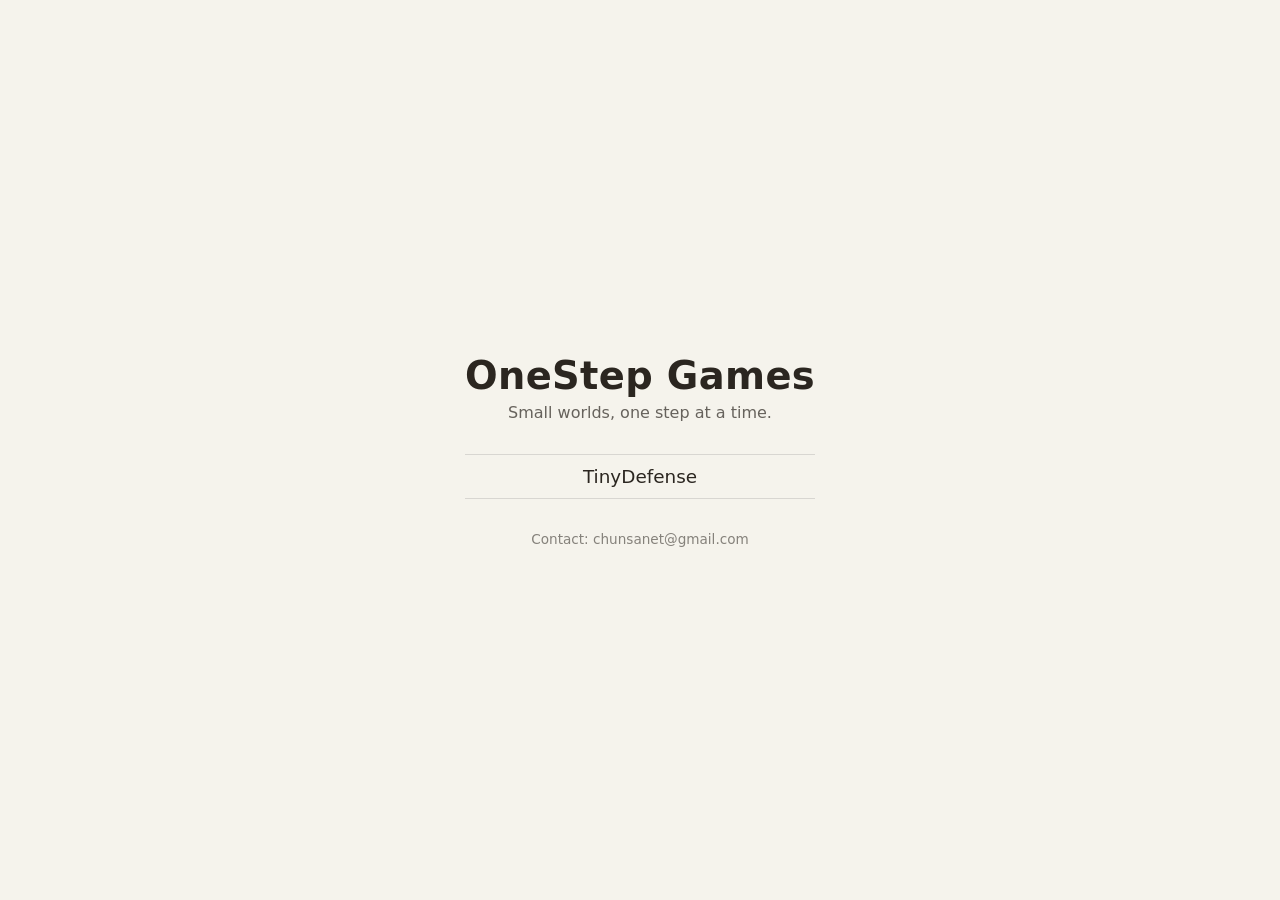
==== index.html @ 0e12a31f "OneStep Games site: app-ads.txt (AdMob) + landing" ====
<!doctype html>
<html lang="ko">
<head>
<meta charset="utf-8">
<meta name="viewport" content="width=device-width, initial-scale=1">
<title>OneStep Games</title>
<style>
  :root { color-scheme: light dark; }
  * { box-sizing: border-box; }
  body {
    margin: 0; min-height: 100vh; display: flex; align-items: center; justify-content: center;
    font-family: system-ui, -apple-system, "Segoe UI", Roboto, "Malgun Gothic", sans-serif;
    background: #f5f3ec; color: #2b2620;
  }
  @media (prefers-color-scheme: dark) { body { background: #1b1915; color: #e9e4d8; } }
  main { text-align: center; padding: 2rem; max-width: 34rem; }
  h1 { font-size: 2.4rem; margin: 0 0 .3rem; letter-spacing: .01em; }
  .tag { opacity: .7; margin: 0 0 2rem; font-size: 1rem; }
  ul { list-style: none; padding: 0; margin: 0 0 2rem; }
  li { padding: .7rem 0; font-size: 1.15rem; border-top: 1px solid rgba(128,128,128,.25); }
  li:last-child { border-bottom: 1px solid rgba(128,128,128,.25); }
  footer { font-size: .85rem; opacity: .55; }
  a { color: inherit; }
</style>
</head>
<body>
<main>
  <h1>OneStep Games</h1>
  <p class="tag">Small worlds, one step at a time.</p>
  <ul>
    <li>TinyDefense</li>
  </ul>
  <footer>Contact: chunsanet@gmail.com</footer>
</main>
</body>
</html>
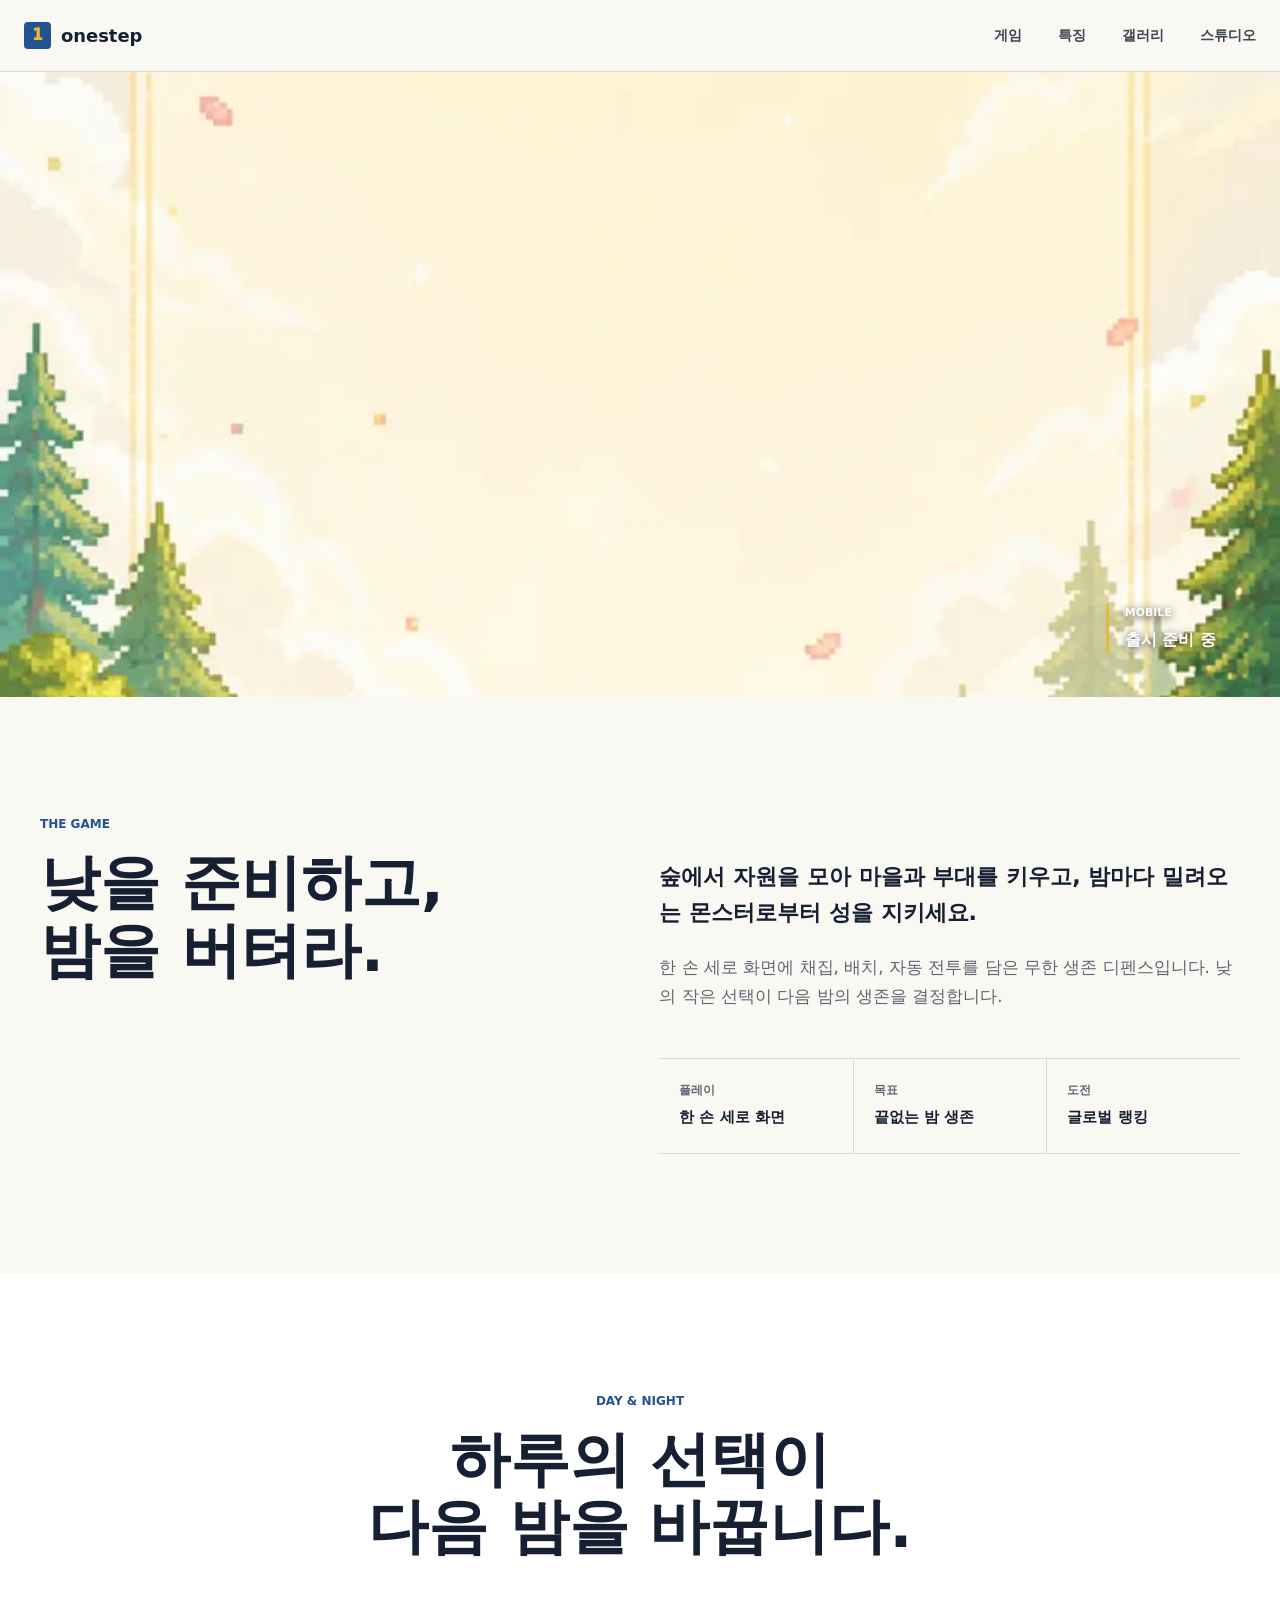
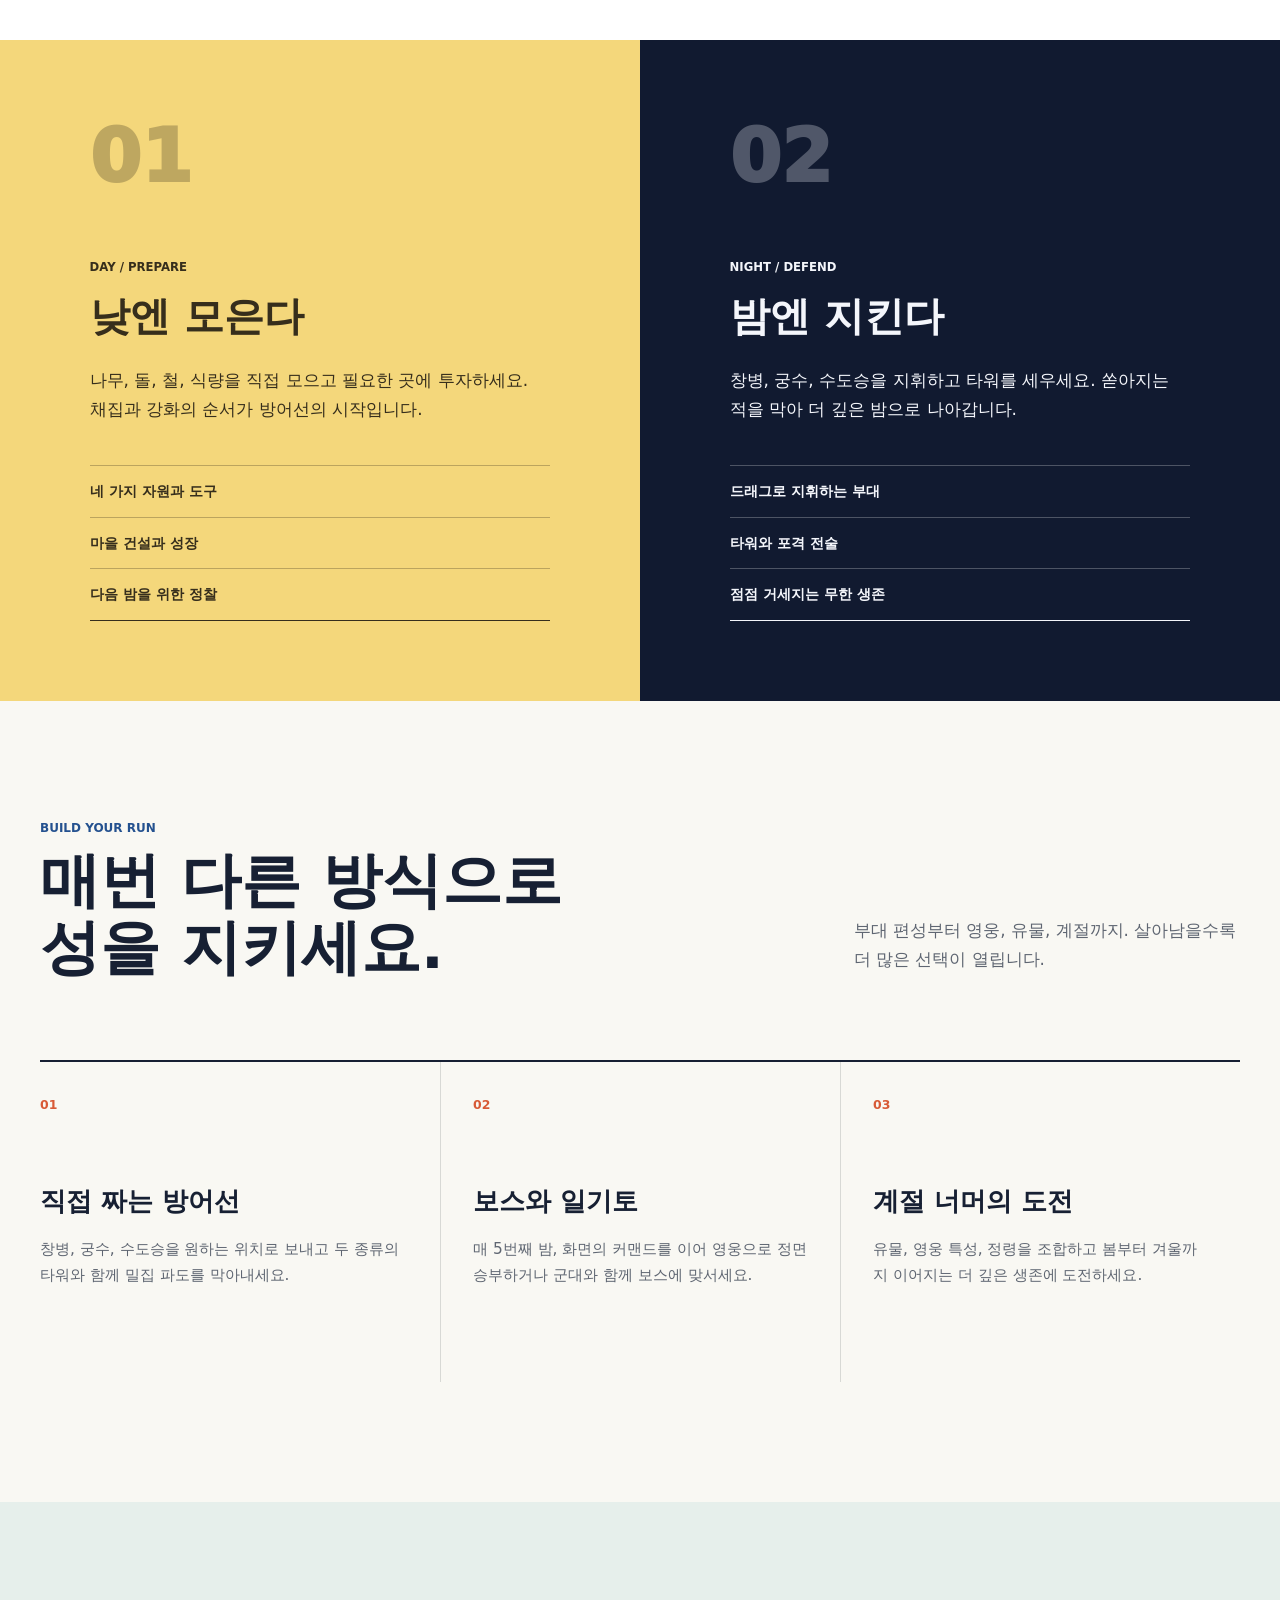
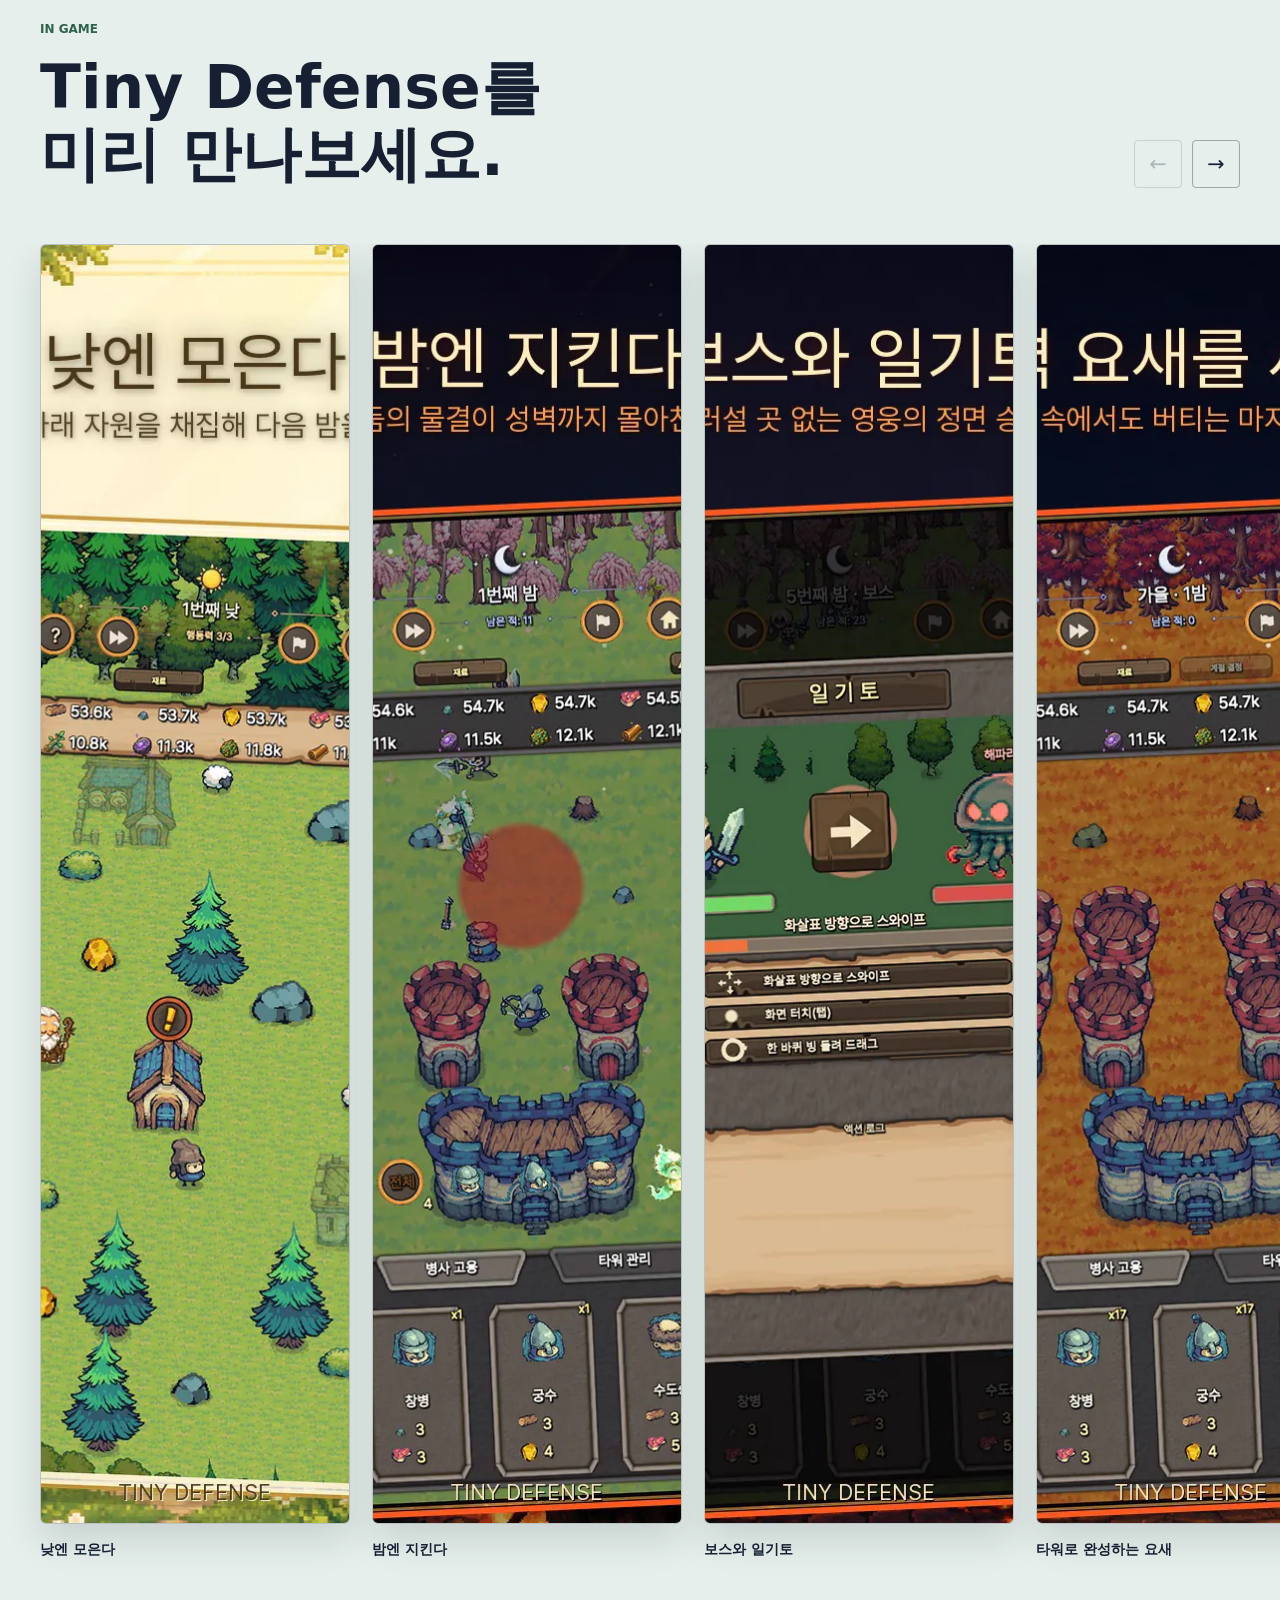
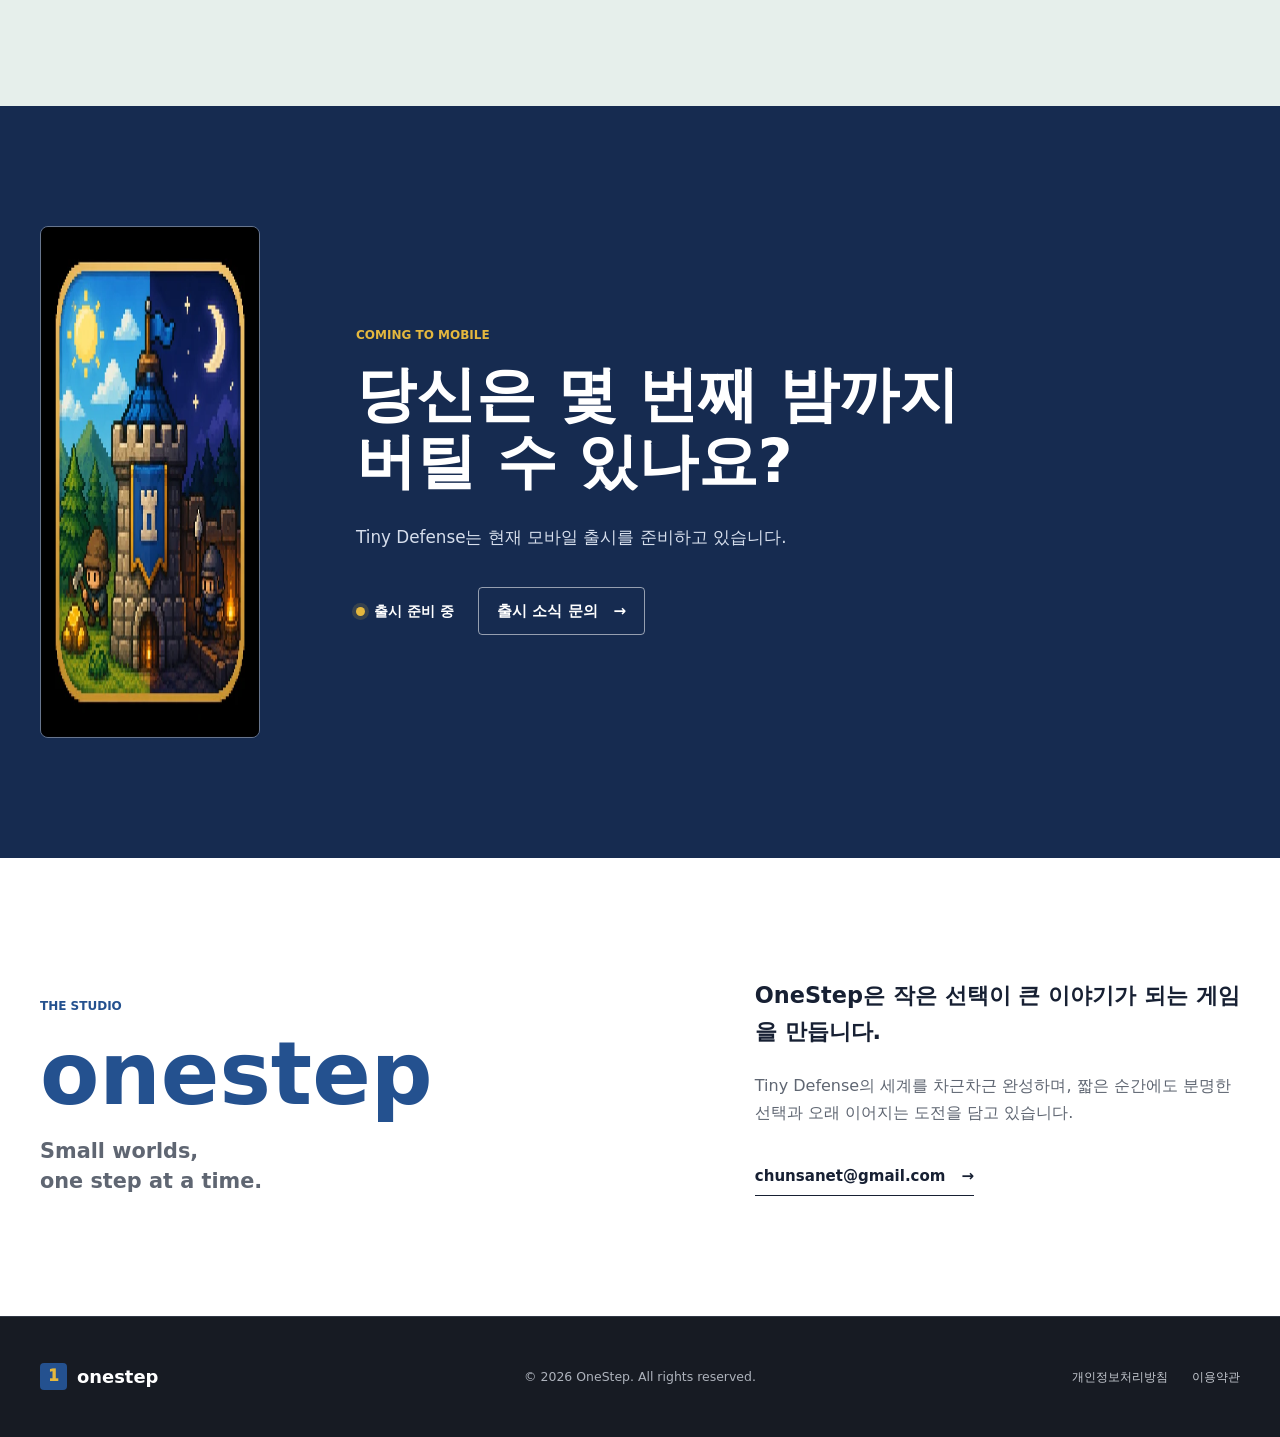
==== commit 95065b2f: "feat - OneStep 공식 홈페이지 및 Tiny Defense 소개 페이지 구축 Co-Authored-By: Codex Opus 4.8 <noreply@anthropic.co" ====
--- a/index.html
+++ b/index.html
@@ -1,36 +1,290 @@
-<!doctype html>
+<!DOCTYPE html>
 <html lang="ko">
 <head>
-<meta charset="utf-8">
-<meta name="viewport" content="width=device-width, initial-scale=1">
-<title>OneStep Games</title>
-<style>
-  :root { color-scheme: light dark; }
-  * { box-sizing: border-box; }
-  body {
-    margin: 0; min-height: 100vh; display: flex; align-items: center; justify-content: center;
-    font-family: system-ui, -apple-system, "Segoe UI", Roboto, "Malgun Gothic", sans-serif;
-    background: #f5f3ec; color: #2b2620;
-  }
-  @media (prefers-color-scheme: dark) { body { background: #1b1915; color: #e9e4d8; } }
-  main { text-align: center; padding: 2rem; max-width: 34rem; }
-  h1 { font-size: 2.4rem; margin: 0 0 .3rem; letter-spacing: .01em; }
-  .tag { opacity: .7; margin: 0 0 2rem; font-size: 1rem; }
-  ul { list-style: none; padding: 0; margin: 0 0 2rem; }
-  li { padding: .7rem 0; font-size: 1.15rem; border-top: 1px solid rgba(128,128,128,.25); }
-  li:last-child { border-bottom: 1px solid rgba(128,128,128,.25); }
-  footer { font-size: .85rem; opacity: .55; }
-  a { color: inherit; }
-</style>
+  <meta charset="utf-8">
+  <meta name="viewport" content="width=device-width, initial-scale=1">
+  <meta name="description" content="낮에는 자원을 모으고 밤에는 성을 지키는 한 손 세로형 무한 생존 디펜스, Tiny Defense.">
+  <meta name="theme-color" content="#f9f8f3">
+  <meta name="color-scheme" content="light">
+  <link rel="canonical" href="https://onestep-games.github.io/">
+
+  <meta property="og:type" content="website">
+  <meta property="og:locale" content="ko_KR">
+  <meta property="og:site_name" content="OneStep Games">
+  <meta property="og:title" content="Tiny Defense | OneStep Games">
+  <meta property="og:description" content="낮을 준비하고, 밤을 버텨라. 한 손으로 즐기는 무한 생존 디펜스.">
+  <meta property="og:url" content="https://onestep-games.github.io/">
+  <meta property="og:image" content="https://onestep-games.github.io/assets/og-image.jpg">
+  <meta property="og:image:width" content="1200">
+  <meta property="og:image:height" content="630">
+  <meta property="og:image:alt" content="Tiny Defense의 낮과 밤, 성과 몬스터를 담은 픽셀 아트">
+
+  <meta name="twitter:card" content="summary_large_image">
+  <meta name="twitter:title" content="Tiny Defense | OneStep Games">
+  <meta name="twitter:description" content="낮을 준비하고, 밤을 버텨라. 한 손으로 즐기는 무한 생존 디펜스.">
+  <meta name="twitter:image" content="https://onestep-games.github.io/assets/og-image.jpg">
+
+  <title>Tiny Defense | OneStep Games</title>
+  <link rel="icon" href="assets/favicon.png" type="image/png">
+  <link rel="apple-touch-icon" href="assets/apple-touch-icon.png">
+  <link rel="preload" as="image" href="assets/hero-wide.webp" media="(min-width: 900px), (min-width: 700px) and (max-width: 899px) and (orientation: landscape)" type="image/webp">
+  <link rel="preload" as="image" href="assets/hero-mobile.webp" media="(max-width: 699px), (min-width: 700px) and (max-width: 899px) and (orientation: portrait)" type="image/webp">
+  <link rel="stylesheet" href="styles.css">
+  <script defer src="script.js"></script>
+  <script type="application/ld+json">
+    {
+      "@context": "https://schema.org",
+      "@type": "VideoGame",
+      "name": "Tiny Defense",
+      "description": "낮에는 자원을 모으고 밤에는 성을 지키는 한 손 세로형 무한 생존 디펜스.",
+      "genre": ["Defense", "Survival", "Casual"],
+      "gamePlatform": ["Android", "iOS"],
+      "publisher": {
+        "@type": "Organization",
+        "name": "OneStep Games",
+        "url": "https://onestep-games.github.io/"
+      },
+      "image": "https://onestep-games.github.io/assets/og-image.jpg",
+      "url": "https://onestep-games.github.io/"
+    }
+  </script>
 </head>
 <body>
-<main>
-  <h1>OneStep Games</h1>
-  <p class="tag">Small worlds, one step at a time.</p>
-  <ul>
-    <li>TinyDefense</li>
-  </ul>
-  <footer>Contact: chunsanet@gmail.com</footer>
-</main>
+  <a class="skip-link" href="#main">본문 바로가기</a>
+
+  <header class="site-header" data-header>
+    <div class="header-inner">
+      <a class="wordmark" href="#top" aria-label="OneStep Games 홈">
+        <span class="wordmark-mark" aria-hidden="true">1</span>
+        <span>onestep</span>
+      </a>
+
+      <nav class="primary-nav" id="primary-nav" aria-label="주요 메뉴">
+        <a href="#game">게임</a>
+        <a href="#features">특징</a>
+        <a href="#gallery">갤러리</a>
+        <a href="#studio">스튜디오</a>
+      </nav>
+
+      <button class="menu-toggle" type="button" aria-expanded="false" aria-controls="primary-nav" aria-label="메뉴 열기">
+        <span></span>
+        <span></span>
+        <span></span>
+      </button>
+    </div>
+  </header>
+
+  <main id="main">
+    <section class="hero" id="top" aria-labelledby="hero-title">
+      <h1 class="sr-only" id="hero-title">Tiny Defense</h1>
+      <picture class="hero-picture">
+        <source media="(max-width: 699px), (min-width: 700px) and (max-width: 899px) and (orientation: portrait)" srcset="assets/hero-mobile.webp">
+        <img src="assets/hero-wide.webp" alt="낮과 밤의 경계에 선 성, 자원을 모으는 영웅과 몰려오는 몬스터" width="1024" height="500" fetchpriority="high">
+      </picture>
+
+      <div class="hero-mobile-content">
+        <p class="eyebrow">ONESTEP PRESENTS</p>
+        <p class="hero-mobile-title" aria-hidden="true">TINY<br>DEFENSE</p>
+        <p class="hero-tagline">낮을 준비하고,<br>밤을 버텨라.</p>
+        <a class="button button-primary" href="#game">
+          게임 살펴보기
+          <span aria-hidden="true">&darr;</span>
+        </a>
+      </div>
+
+      <div class="hero-desktop-status" aria-hidden="true">
+        <span>MOBILE</span>
+        <strong>출시 준비 중</strong>
+      </div>
+    </section>
+
+    <section class="intro section" id="game">
+      <div class="container intro-grid">
+        <div class="section-heading reveal">
+          <p class="eyebrow">THE GAME</p>
+          <h2>낮을 준비하고,<br>밤을 버텨라.</h2>
+        </div>
+
+        <div class="intro-copy reveal">
+          <p class="lead">숲에서 자원을 모아 마을과 부대를 키우고, 밤마다 밀려오는 몬스터로부터 성을 지키세요.</p>
+          <p>한 손 세로 화면에 채집, 배치, 자동 전투를 담은 무한 생존 디펜스입니다. 낮의 작은 선택이 다음 밤의 생존을 결정합니다.</p>
+
+          <dl class="game-facts">
+            <div>
+              <dt>플레이</dt>
+              <dd>한 손 세로 화면</dd>
+            </div>
+            <div>
+              <dt>목표</dt>
+              <dd>끝없는 밤 생존</dd>
+            </div>
+            <div>
+              <dt>도전</dt>
+              <dd>글로벌 랭킹</dd>
+            </div>
+          </dl>
+        </div>
+      </div>
+    </section>
+
+    <section class="cycle" id="features" aria-labelledby="cycle-title">
+      <div class="container cycle-heading reveal">
+        <p class="eyebrow">DAY &amp; NIGHT</p>
+        <h2 id="cycle-title">하루의 선택이<br>다음 밤을 바꿉니다.</h2>
+      </div>
+
+      <div class="cycle-grid">
+        <article class="phase phase-day reveal">
+          <div class="phase-inner">
+            <span class="phase-number" aria-hidden="true">01</span>
+            <p class="phase-label">DAY / PREPARE</p>
+            <h3>낮엔 모은다</h3>
+            <p>나무, 돌, 철, 식량을 직접 모으고 필요한 곳에 투자하세요. 채집과 강화의 순서가 방어선의 시작입니다.</p>
+            <ul>
+              <li>네 가지 자원과 도구</li>
+              <li>마을 건설과 성장</li>
+              <li>다음 밤을 위한 정찰</li>
+            </ul>
+          </div>
+        </article>
+
+        <article class="phase phase-night reveal">
+          <div class="phase-inner">
+            <span class="phase-number" aria-hidden="true">02</span>
+            <p class="phase-label">NIGHT / DEFEND</p>
+            <h3>밤엔 지킨다</h3>
+            <p>창병, 궁수, 수도승을 지휘하고 타워를 세우세요. 쏟아지는 적을 막아 더 깊은 밤으로 나아갑니다.</p>
+            <ul>
+              <li>드래그로 지휘하는 부대</li>
+              <li>타워와 포격 전술</li>
+              <li>점점 거세지는 무한 생존</li>
+            </ul>
+          </div>
+        </article>
+      </div>
+    </section>
+
+    <section class="features section" aria-labelledby="features-title">
+      <div class="container">
+        <div class="feature-header reveal">
+          <p class="eyebrow">BUILD YOUR RUN</p>
+          <h2 id="features-title">매번 다른 방식으로<br>성을 지키세요.</h2>
+          <p>부대 편성부터 영웅, 유물, 계절까지. 살아남을수록 더 많은 선택이 열립니다.</p>
+        </div>
+
+        <div class="feature-list">
+          <article class="feature-item reveal">
+            <span class="feature-index">01</span>
+            <h3>직접 짜는 방어선</h3>
+            <p>창병, 궁수, 수도승을 원하는 위치로 보내고 두 종류의 타워와 함께 밀집 파도를 막아내세요.</p>
+          </article>
+          <article class="feature-item reveal">
+            <span class="feature-index">02</span>
+            <h3>보스와 일기토</h3>
+            <p>매 5번째 밤, 화면의 커맨드를 이어 영웅으로 정면 승부하거나 군대와 함께 보스에 맞서세요.</p>
+          </article>
+          <article class="feature-item reveal">
+            <span class="feature-index">03</span>
+            <h3>계절 너머의 도전</h3>
+            <p>유물, 영웅 특성, 정령을 조합하고 봄부터 겨울까지 이어지는 더 깊은 생존에 도전하세요.</p>
+          </article>
+        </div>
+      </div>
+    </section>
+
+    <section class="gallery section" id="gallery" aria-labelledby="gallery-title">
+      <div class="container gallery-header reveal">
+        <div>
+          <p class="eyebrow">IN GAME</p>
+          <h2 id="gallery-title">Tiny Defense를<br>미리 만나보세요.</h2>
+        </div>
+        <div class="gallery-controls" role="group" aria-label="갤러리 이동">
+          <button type="button" data-gallery-prev aria-label="이전 이미지">
+            <span aria-hidden="true">&larr;</span>
+          </button>
+          <button type="button" data-gallery-next aria-label="다음 이미지">
+            <span aria-hidden="true">&rarr;</span>
+          </button>
+        </div>
+      </div>
+
+      <div class="gallery-track" data-gallery-track tabindex="0" aria-label="게임 화면 갤러리">
+        <figure class="gallery-item">
+          <img src="assets/01_day_gather.webp" alt="낮에 자원을 채집하는 Tiny Defense 플레이 화면" width="720" height="1280" loading="lazy">
+          <figcaption>낮엔 모은다</figcaption>
+        </figure>
+        <figure class="gallery-item">
+          <img src="assets/02_night_battle.webp" alt="병사와 타워로 성을 지키는 밤 전투 화면" width="720" height="1280" loading="lazy">
+          <figcaption>밤엔 지킨다</figcaption>
+        </figure>
+        <figure class="gallery-item">
+          <img src="assets/03_boss_duel.webp" alt="영웅과 보스가 일기토를 벌이는 화면" width="720" height="1280" loading="lazy">
+          <figcaption>보스와 일기토</figcaption>
+        </figure>
+        <figure class="gallery-item">
+          <img src="assets/04_tower_fortress.webp" alt="두 종류의 타워로 요새를 구성하는 화면" width="720" height="1280" loading="lazy">
+          <figcaption>타워로 완성하는 요새</figcaption>
+        </figure>
+        <figure class="gallery-item">
+          <img src="assets/05_relic_draft.webp" alt="세 가지 유물 중 하나를 선택하는 화면" width="720" height="1280" loading="lazy">
+          <figcaption>매번 달라지는 유물</figcaption>
+        </figure>
+        <figure class="gallery-item">
+          <img src="assets/06_season_spring.webp" alt="봄 계절을 배경으로 진행되는 Tiny Defense 화면" width="720" height="1280" loading="lazy">
+          <figcaption>사계절 끝없는 등반</figcaption>
+        </figure>
+      </div>
+    </section>
+
+    <section class="release section" aria-labelledby="release-title">
+      <div class="container release-grid">
+        <img class="release-icon reveal" src="assets/app-icon.webp" alt="" width="512" height="512" loading="lazy">
+        <div class="release-copy reveal">
+          <p class="eyebrow">COMING TO MOBILE</p>
+          <h2 id="release-title">당신은 몇 번째 밤까지<br>버틸 수 있나요?</h2>
+          <p>Tiny Defense는 현재 모바일 출시를 준비하고 있습니다.</p>
+          <div class="release-actions">
+            <span class="release-state"><span aria-hidden="true"></span>출시 준비 중</span>
+            <a class="button button-light" href="mailto:chunsanet@gmail.com">
+              출시 소식 문의
+              <span aria-hidden="true">&rarr;</span>
+            </a>
+          </div>
+        </div>
+      </div>
+    </section>
+
+    <section class="studio section" id="studio" aria-labelledby="studio-title">
+      <div class="container studio-grid">
+        <div class="studio-title reveal">
+          <p class="eyebrow">THE STUDIO</p>
+          <h2 id="studio-title">onestep</h2>
+          <p>Small worlds,<br>one step at a time.</p>
+        </div>
+        <div class="studio-copy reveal">
+          <p class="lead">OneStep은 작은 선택이 큰 이야기가 되는 게임을 만듭니다.</p>
+          <p>Tiny Defense의 세계를 차근차근 완성하며, 짧은 순간에도 분명한 선택과 오래 이어지는 도전을 담고 있습니다.</p>
+          <a class="text-link" href="mailto:chunsanet@gmail.com">
+            chunsanet@gmail.com
+            <span aria-hidden="true">&rarr;</span>
+          </a>
+        </div>
+      </div>
+    </section>
+  </main>
+
+  <footer class="site-footer">
+    <div class="container footer-inner">
+      <a class="wordmark wordmark-footer" href="#top" aria-label="페이지 맨 위로">
+        <span class="wordmark-mark" aria-hidden="true">1</span>
+        <span>onestep</span>
+      </a>
+      <p>&copy; <span data-year>2026</span> OneStep. All rights reserved.</p>
+      <nav aria-label="법적 고지">
+        <a href="https://notedays.github.io/tinydefense-legal/privacy-policy.html">개인정보처리방침</a>
+        <a href="https://notedays.github.io/tinydefense-legal/terms-of-service.html">이용약관</a>
+      </nav>
+    </div>
+  </footer>
 </body>
 </html>
--- a/styles.css
+++ b/styles.css
@@ -0,0 +1,1212 @@
+:root {
+  --paper: #f9f8f3;
+  --white: #ffffff;
+  --ink: #172033;
+  --muted: #5f6672;
+  --line: #d8d9d5;
+  --blue: #24518f;
+  --blue-dark: #162b50;
+  --gold: #e5b83e;
+  --gold-light: #f4d77b;
+  --green: #2f624d;
+  --green-light: #e6efeb;
+  --orange: #d85a36;
+  --night: #111a30;
+  --header-height: 72px;
+}
+
+*,
+*::before,
+*::after {
+  box-sizing: border-box;
+}
+
+html {
+  scroll-behavior: smooth;
+  scroll-padding-top: var(--header-height);
+}
+
+body {
+  margin: 0;
+  min-width: 320px;
+  overflow-x: hidden;
+  background: var(--paper);
+  color: var(--ink);
+  font-family: Inter, Pretendard, "Noto Sans KR", "Apple SD Gothic Neo", "Malgun Gothic", system-ui, sans-serif;
+  font-size: 16px;
+  line-height: 1.7;
+  letter-spacing: 0;
+  text-rendering: optimizeLegibility;
+  -webkit-font-smoothing: antialiased;
+}
+
+body.menu-open {
+  overflow: hidden;
+}
+
+button,
+a {
+  -webkit-tap-highlight-color: transparent;
+}
+
+a {
+  color: inherit;
+  text-decoration: none;
+}
+
+button {
+  color: inherit;
+  font: inherit;
+}
+
+img {
+  display: block;
+  max-width: 100%;
+}
+
+::selection {
+  background: var(--gold);
+  color: var(--ink);
+}
+
+.sr-only {
+  position: absolute;
+  width: 1px;
+  height: 1px;
+  padding: 0;
+  margin: -1px;
+  overflow: hidden;
+  clip: rect(0, 0, 0, 0);
+  white-space: nowrap;
+  border: 0;
+}
+
+.skip-link {
+  position: fixed;
+  top: 8px;
+  left: 8px;
+  z-index: 1000;
+  padding: 10px 14px;
+  transform: translateY(-150%);
+  border: 2px solid var(--ink);
+  border-radius: 4px;
+  background: var(--white);
+  font-weight: 800;
+}
+
+.skip-link:focus {
+  transform: translateY(0);
+}
+
+.container {
+  width: min(1200px, calc(100% - 64px));
+  margin-inline: auto;
+}
+
+.section {
+  padding-block: 120px;
+}
+
+.eyebrow {
+  margin: 0 0 18px;
+  color: var(--blue);
+  font-size: 0.75rem;
+  font-weight: 900;
+  line-height: 1.2;
+  letter-spacing: 0;
+}
+
+h1,
+h2,
+h3,
+p {
+  margin-top: 0;
+}
+
+h1,
+h2,
+h3 {
+  letter-spacing: 0;
+}
+
+h2 {
+  margin-bottom: 0;
+  font-size: 3.75rem;
+  line-height: 1.12;
+}
+
+h3 {
+  font-size: 1.6rem;
+  line-height: 1.3;
+}
+
+.lead {
+  font-size: 1.4rem;
+  font-weight: 700;
+  line-height: 1.6;
+}
+
+.button {
+  display: inline-flex;
+  min-height: 48px;
+  align-items: center;
+  justify-content: center;
+  gap: 16px;
+  padding: 12px 18px;
+  border: 1px solid transparent;
+  border-radius: 4px;
+  font-size: 0.95rem;
+  font-weight: 800;
+  line-height: 1;
+  transition: background-color 180ms ease, border-color 180ms ease, color 180ms ease, transform 180ms ease;
+}
+
+.button:hover {
+  transform: translateY(-2px);
+}
+
+.button-primary {
+  background: var(--ink);
+  color: var(--white);
+}
+
+.button-primary:hover {
+  background: var(--blue);
+}
+
+.button-light {
+  border-color: rgba(255, 255, 255, 0.55);
+  color: var(--white);
+}
+
+.button-light:hover {
+  border-color: var(--white);
+  background: var(--white);
+  color: var(--blue-dark);
+}
+
+:focus-visible {
+  outline: 3px solid var(--orange);
+  outline-offset: 4px;
+}
+
+.site-header {
+  position: sticky;
+  top: 0;
+  z-index: 100;
+  height: var(--header-height);
+  border-bottom: 1px solid rgba(23, 32, 51, 0.13);
+  background: rgba(249, 248, 243, 0.96);
+  -webkit-backdrop-filter: blur(12px);
+  backdrop-filter: blur(12px);
+}
+
+.header-inner {
+  display: flex;
+  width: min(1320px, calc(100% - 48px));
+  height: 100%;
+  align-items: center;
+  justify-content: space-between;
+  margin-inline: auto;
+}
+
+.wordmark {
+  display: inline-flex;
+  align-items: center;
+  gap: 10px;
+  font-size: 1.12rem;
+  font-weight: 900;
+  line-height: 1;
+}
+
+.wordmark-mark {
+  display: inline-grid;
+  width: 27px;
+  height: 27px;
+  place-items: center;
+  border-radius: 4px;
+  background: var(--blue);
+  color: var(--gold);
+  font-size: 0.94rem;
+  font-weight: 950;
+}
+
+.primary-nav {
+  display: flex;
+  align-items: center;
+  gap: 36px;
+}
+
+.primary-nav a {
+  position: relative;
+  padding-block: 10px;
+  color: #3f4653;
+  font-size: 0.9rem;
+  font-weight: 750;
+}
+
+.primary-nav a::after {
+  position: absolute;
+  right: 0;
+  bottom: 4px;
+  left: 0;
+  height: 2px;
+  transform: scaleX(0);
+  background: var(--blue);
+  content: "";
+  transform-origin: right;
+  transition: transform 180ms ease;
+}
+
+.primary-nav a:hover::after,
+.primary-nav a:focus-visible::after {
+  transform: scaleX(1);
+  transform-origin: left;
+}
+
+.menu-toggle {
+  display: none;
+  width: 44px;
+  height: 44px;
+  padding: 10px;
+  border: 0;
+  background: transparent;
+  cursor: pointer;
+}
+
+.menu-toggle span {
+  display: block;
+  width: 23px;
+  height: 2px;
+  margin-block: 5px;
+  background: var(--ink);
+  transition: transform 180ms ease, opacity 180ms ease;
+}
+
+.hero {
+  position: relative;
+  height: min(82svh, 48.828vw);
+  min-height: 440px;
+  max-height: 1100px;
+  overflow: hidden;
+  background: var(--blue-dark);
+}
+
+.hero-picture,
+.hero-picture img {
+  width: 100%;
+  height: 100%;
+}
+
+.hero-picture img {
+  object-fit: cover;
+  object-position: center;
+}
+
+.hero-mobile-content {
+  display: none;
+}
+
+.hero-desktop-status {
+  position: absolute;
+  right: 5%;
+  bottom: 7%;
+  display: grid;
+  gap: 4px;
+  padding-left: 16px;
+  border-left: 3px solid var(--gold);
+  color: var(--white);
+  text-shadow: 0 2px 8px rgba(0, 0, 0, 0.8);
+}
+
+.hero-desktop-status span {
+  font-size: 0.68rem;
+  font-weight: 900;
+}
+
+.hero-desktop-status strong {
+  font-size: 1rem;
+}
+
+.intro {
+  background: var(--paper);
+}
+
+.intro-grid {
+  display: grid;
+  grid-template-columns: minmax(0, 0.9fr) minmax(0, 1.1fr);
+  gap: 12%;
+  align-items: start;
+}
+
+.intro-copy {
+  padding-top: 42px;
+}
+
+.intro-copy > p:not(.lead) {
+  max-width: 650px;
+  margin-bottom: 48px;
+  color: var(--muted);
+  font-size: 1.05rem;
+}
+
+.game-facts {
+  display: grid;
+  grid-template-columns: repeat(3, 1fr);
+  margin: 0;
+  border-top: 1px solid var(--line);
+  border-bottom: 1px solid var(--line);
+}
+
+.game-facts div {
+  padding: 22px 20px;
+}
+
+.game-facts div + div {
+  border-left: 1px solid var(--line);
+}
+
+.game-facts dt {
+  margin-bottom: 4px;
+  color: var(--muted);
+  font-size: 0.72rem;
+  font-weight: 800;
+}
+
+.game-facts dd {
+  margin: 0;
+  font-size: 0.95rem;
+  font-weight: 800;
+}
+
+.cycle {
+  background: var(--white);
+}
+
+.cycle-heading {
+  padding-block: 120px 80px;
+  text-align: center;
+}
+
+.cycle-grid {
+  display: grid;
+  grid-template-columns: repeat(2, minmax(0, 1fr));
+}
+
+.phase {
+  min-height: 650px;
+  padding: 80px 7vw;
+}
+
+.phase-inner {
+  max-width: 520px;
+  margin-inline: auto;
+}
+
+.phase-day {
+  background: var(--gold-light);
+  color: #362e1c;
+}
+
+.phase-night {
+  background: var(--night);
+  color: #f4f6fb;
+}
+
+.phase-number {
+  display: block;
+  margin-bottom: 64px;
+  font-size: 4.6rem;
+  font-weight: 950;
+  line-height: 1;
+  opacity: 0.28;
+}
+
+.phase-label {
+  margin-bottom: 12px;
+  font-size: 0.73rem;
+  font-weight: 900;
+}
+
+.phase h3 {
+  margin-bottom: 24px;
+  font-size: 2.5rem;
+}
+
+.phase p:not(.phase-label) {
+  max-width: 460px;
+  margin-bottom: 42px;
+  font-size: 1.06rem;
+}
+
+.phase ul {
+  margin: 0;
+  padding: 0;
+  list-style: none;
+}
+
+.phase li {
+  padding-block: 13px;
+  border-top: 1px solid currentColor;
+  font-size: 0.9rem;
+  font-weight: 800;
+}
+
+.phase li:last-child {
+  border-bottom: 1px solid currentColor;
+}
+
+.phase-day li {
+  border-color: rgba(54, 46, 28, 0.3);
+}
+
+.phase-night li {
+  border-color: rgba(255, 255, 255, 0.25);
+}
+
+.features {
+  background: var(--paper);
+}
+
+.feature-header {
+  display: grid;
+  grid-template-columns: minmax(0, 1.3fr) minmax(280px, 0.7fr);
+  gap: 8%;
+  align-items: end;
+  margin-bottom: 90px;
+}
+
+.feature-header .eyebrow {
+  grid-column: 1 / -1;
+  margin-bottom: 0;
+}
+
+.feature-header > p:last-child {
+  margin: 0 0 8px;
+  color: var(--muted);
+  font-size: 1.05rem;
+}
+
+.feature-list {
+  display: grid;
+  grid-template-columns: repeat(3, minmax(0, 1fr));
+  border-top: 2px solid var(--ink);
+}
+
+.feature-item {
+  min-height: 320px;
+  padding: 32px 32px 24px 0;
+}
+
+.feature-item + .feature-item {
+  padding-left: 32px;
+  border-left: 1px solid var(--line);
+}
+
+.feature-index {
+  display: block;
+  margin-bottom: 70px;
+  color: var(--orange);
+  font-size: 0.78rem;
+  font-weight: 900;
+}
+
+.feature-item h3 {
+  margin-bottom: 18px;
+}
+
+.feature-item p {
+  margin-bottom: 0;
+  color: var(--muted);
+  font-size: 0.96rem;
+}
+
+.gallery {
+  overflow: hidden;
+  background: var(--green-light);
+}
+
+.gallery .eyebrow {
+  color: var(--green);
+}
+
+.gallery-header {
+  display: flex;
+  align-items: end;
+  justify-content: space-between;
+  gap: 40px;
+  margin-bottom: 56px;
+}
+
+.gallery-controls {
+  display: flex;
+  flex: 0 0 auto;
+  gap: 10px;
+}
+
+.gallery-controls button {
+  display: grid;
+  width: 48px;
+  height: 48px;
+  place-items: center;
+  border: 1px solid rgba(23, 32, 51, 0.35);
+  border-radius: 4px;
+  background: transparent;
+  cursor: pointer;
+  font-size: 1.3rem;
+  transition: background-color 180ms ease, color 180ms ease;
+}
+
+.gallery-controls button:hover {
+  background: var(--ink);
+  color: var(--white);
+}
+
+.gallery-controls button:disabled {
+  border-color: rgba(23, 32, 51, 0.14);
+  color: rgba(23, 32, 51, 0.28);
+  cursor: default;
+}
+
+.gallery-controls button:disabled:hover {
+  background: transparent;
+}
+
+.gallery-track {
+  display: flex;
+  gap: 22px;
+  overflow-x: auto;
+  overscroll-behavior-inline: contain;
+  padding: 0 max(32px, calc((100vw - 1200px) / 2)) 24px;
+  scroll-padding-inline: max(32px, calc((100vw - 1200px) / 2));
+  scroll-snap-type: x mandatory;
+  scrollbar-color: var(--green) transparent;
+  scrollbar-width: thin;
+}
+
+.gallery-item {
+  flex: 0 0 310px;
+  margin: 0;
+  scroll-snap-align: start;
+}
+
+.gallery-item img {
+  width: 100%;
+  aspect-ratio: 9 / 16;
+  border: 1px solid rgba(23, 32, 51, 0.15);
+  border-radius: 6px;
+  background: #d8dfdc;
+  box-shadow: 0 16px 36px rgba(23, 32, 51, 0.14);
+  object-fit: cover;
+}
+
+.gallery-item figcaption {
+  padding-top: 14px;
+  font-size: 0.86rem;
+  font-weight: 800;
+}
+
+.release {
+  background: var(--blue-dark);
+  color: var(--white);
+}
+
+.release-grid {
+  display: grid;
+  grid-template-columns: 220px minmax(0, 1fr);
+  gap: 8%;
+  align-items: center;
+}
+
+.release-icon {
+  width: 220px;
+  aspect-ratio: 1;
+  border: 1px solid rgba(255, 255, 255, 0.35);
+  border-radius: 8px;
+}
+
+.release .eyebrow {
+  color: var(--gold);
+}
+
+.release h2 {
+  margin-bottom: 28px;
+}
+
+.release-copy > p:not(.eyebrow) {
+  margin-bottom: 36px;
+  color: #d6deec;
+  font-size: 1.05rem;
+}
+
+.release-actions {
+  display: flex;
+  align-items: center;
+  gap: 24px;
+}
+
+.release-state {
+  display: inline-flex;
+  align-items: center;
+  gap: 9px;
+  font-size: 0.9rem;
+  font-weight: 800;
+}
+
+.release-state > span {
+  width: 9px;
+  height: 9px;
+  border-radius: 50%;
+  background: var(--gold);
+  box-shadow: 0 0 0 4px rgba(229, 184, 62, 0.16);
+}
+
+.studio {
+  background: var(--white);
+}
+
+.studio-grid {
+  display: grid;
+  grid-template-columns: minmax(0, 1fr) minmax(0, 0.85fr);
+  gap: 12%;
+  align-items: end;
+}
+
+.studio-title h2 {
+  margin-bottom: 18px;
+  color: var(--blue);
+  font-size: 5.4rem;
+  line-height: 1;
+}
+
+.studio-title > p:last-child {
+  margin-bottom: 0;
+  color: var(--muted);
+  font-size: 1.3rem;
+  font-weight: 700;
+  line-height: 1.45;
+}
+
+.studio-copy > p:not(.lead) {
+  margin-bottom: 36px;
+  color: var(--muted);
+}
+
+.text-link {
+  display: inline-flex;
+  align-items: center;
+  gap: 16px;
+  padding-bottom: 5px;
+  border-bottom: 1px solid var(--ink);
+  font-size: 0.94rem;
+  font-weight: 800;
+}
+
+.text-link:hover {
+  border-color: var(--orange);
+  color: var(--orange);
+}
+
+.site-footer {
+  border-top: 1px solid #303744;
+  background: #171b23;
+  color: #d9dce2;
+}
+
+.footer-inner {
+  display: grid;
+  grid-template-columns: 1fr auto 1fr;
+  gap: 32px;
+  align-items: center;
+  min-height: 120px;
+}
+
+.wordmark-footer {
+  color: var(--white);
+}
+
+.footer-inner p {
+  margin: 0;
+  color: #aeb3bc;
+  font-size: 0.78rem;
+}
+
+.footer-inner nav {
+  display: flex;
+  justify-content: flex-end;
+  gap: 24px;
+}
+
+.footer-inner nav a {
+  color: #c8ccd3;
+  font-size: 0.78rem;
+}
+
+.footer-inner nav a:hover {
+  color: var(--white);
+  text-decoration: underline;
+  text-underline-offset: 4px;
+}
+
+.reveal {
+  opacity: 1;
+  transform: none;
+}
+
+.reveal-ready .reveal {
+  opacity: 0;
+  transform: translateY(24px);
+  transition: opacity 600ms ease, transform 600ms ease;
+}
+
+.reveal-ready .reveal.is-visible {
+  opacity: 1;
+  transform: translateY(0);
+}
+
+.error-page {
+  display: grid;
+  min-height: 100svh;
+  place-items: center;
+  padding: 32px;
+  background: var(--paper);
+}
+
+.error-content {
+  max-width: 620px;
+  text-align: center;
+}
+
+.error-code {
+  display: block;
+  margin-bottom: 24px;
+  color: var(--blue);
+  font-size: 6rem;
+  font-weight: 950;
+  line-height: 1;
+}
+
+.error-content h1 {
+  margin-bottom: 18px;
+  font-size: 2.3rem;
+}
+
+.error-content p {
+  margin-bottom: 32px;
+  color: var(--muted);
+}
+
+@media (min-aspect-ratio: 5 / 2) and (min-width: 900px) {
+  .hero-picture img {
+    object-fit: contain;
+  }
+}
+
+@media (max-width: 1023px) {
+  .container {
+    width: min(100% - 48px, 920px);
+  }
+
+  .section {
+    padding-block: 96px;
+  }
+
+  h2 {
+    font-size: 3rem;
+  }
+
+  .intro-grid,
+  .studio-grid {
+    gap: 7%;
+  }
+
+  .feature-header {
+    gap: 5%;
+  }
+
+  .feature-item {
+    min-height: 350px;
+  }
+
+  .studio-title h2 {
+    font-size: 4.3rem;
+  }
+}
+
+@media (max-width: 899px) {
+  :root {
+    --header-height: 64px;
+  }
+
+  .header-inner {
+    width: calc(100% - 32px);
+  }
+
+  .primary-nav {
+    position: absolute;
+    top: 100%;
+    right: 0;
+    left: 0;
+    display: none;
+    min-height: calc(100svh - var(--header-height));
+    flex-direction: column;
+    align-items: stretch;
+    gap: 0;
+    padding: 16px 24px 40px;
+    border-top: 1px solid var(--line);
+    background: var(--paper);
+  }
+
+  .primary-nav.is-open {
+    display: flex;
+  }
+
+  .primary-nav a {
+    padding: 18px 0;
+    border-bottom: 1px solid var(--line);
+    font-size: 1.25rem;
+  }
+
+  .primary-nav a::after {
+    display: none;
+  }
+
+  .menu-toggle {
+    display: block;
+  }
+
+  .menu-toggle[aria-expanded="true"] span:nth-child(1) {
+    transform: translateY(7px) rotate(45deg);
+  }
+
+  .menu-toggle[aria-expanded="true"] span:nth-child(2) {
+    opacity: 0;
+  }
+
+  .menu-toggle[aria-expanded="true"] span:nth-child(3) {
+    transform: translateY(-7px) rotate(-45deg);
+  }
+
+  .intro-grid,
+  .feature-header,
+  .studio-grid {
+    grid-template-columns: 1fr;
+  }
+
+  .intro-copy {
+    padding-top: 0;
+  }
+
+  .feature-header {
+    gap: 28px;
+  }
+
+  .feature-header .eyebrow {
+    grid-column: auto;
+  }
+
+  .cycle-heading {
+    padding-block: 96px 64px;
+  }
+
+  .phase {
+    min-height: 600px;
+    padding-inline: 6vw;
+  }
+
+  .phase-number {
+    margin-bottom: 50px;
+  }
+
+  .feature-list {
+    grid-template-columns: 1fr;
+  }
+
+  .feature-item {
+    min-height: 0;
+    padding: 30px 0 44px;
+  }
+
+  .feature-item + .feature-item {
+    padding-left: 0;
+    border-top: 1px solid var(--line);
+    border-left: 0;
+  }
+
+  .feature-index {
+    margin-bottom: 34px;
+  }
+
+  .release-grid {
+    grid-template-columns: 160px minmax(0, 1fr);
+    gap: 7%;
+  }
+
+  .release-icon {
+    width: 160px;
+  }
+
+  .release h2 {
+    font-size: 2.6rem;
+  }
+
+  .studio-title {
+    margin-bottom: 56px;
+  }
+
+  .footer-inner {
+    grid-template-columns: 1fr auto;
+    padding-block: 28px;
+  }
+
+  .footer-inner p {
+    order: 3;
+    grid-column: 1 / -1;
+  }
+}
+
+@media (max-width: 699px), (min-width: 700px) and (max-width: 899px) and (orientation: portrait) {
+  .hero {
+    height: calc(100svh - 112px);
+    min-height: 440px;
+    max-height: 760px;
+    background: #f8eec6;
+  }
+
+  .hero-picture img {
+    object-fit: cover;
+    object-position: center;
+  }
+
+  .hero-mobile-content {
+    position: absolute;
+    top: 10%;
+    right: 24px;
+    left: 24px;
+    display: block;
+    text-align: center;
+  }
+
+  .hero-mobile-content .eyebrow {
+    margin-bottom: 12px;
+    color: #43562f;
+  }
+
+  .hero-mobile-title {
+    margin: 0 0 16px;
+    color: #2e2a1d;
+    font-size: 3.4rem;
+    font-weight: 950;
+    line-height: 0.9;
+    text-shadow: 0 2px 0 rgba(255, 255, 255, 0.75);
+  }
+
+  .hero-tagline {
+    margin-bottom: 26px;
+    color: #3d3a2d;
+    font-size: 1.1rem;
+    font-weight: 800;
+    line-height: 1.45;
+  }
+
+  .hero-desktop-status {
+    display: none;
+  }
+}
+
+@media (max-width: 699px) {
+  .container {
+    width: calc(100% - 40px);
+  }
+
+  .section {
+    padding-block: 80px;
+  }
+
+  h2 {
+    font-size: 2.35rem;
+  }
+
+  h3 {
+    font-size: 1.4rem;
+  }
+
+  .lead {
+    font-size: 1.2rem;
+  }
+
+  .eyebrow {
+    margin-bottom: 14px;
+  }
+
+  .intro-grid {
+    gap: 40px;
+  }
+
+  .intro-copy > p:not(.lead) {
+    margin-bottom: 40px;
+    font-size: 0.98rem;
+  }
+
+  .game-facts {
+    grid-template-columns: 1fr;
+  }
+
+  .game-facts div {
+    display: grid;
+    grid-template-columns: 75px minmax(0, 1fr);
+    align-items: center;
+    padding: 16px 0;
+  }
+
+  .game-facts div + div {
+    border-top: 1px solid var(--line);
+    border-left: 0;
+  }
+
+  .game-facts dt {
+    margin: 0;
+  }
+
+  .cycle-heading {
+    padding-block: 80px 52px;
+  }
+
+  .cycle-grid {
+    grid-template-columns: 1fr;
+  }
+
+  .phase {
+    min-height: 560px;
+    padding: 64px 24px;
+  }
+
+  .phase-number {
+    margin-bottom: 44px;
+    font-size: 3.8rem;
+  }
+
+  .phase h3 {
+    font-size: 2.1rem;
+  }
+
+  .feature-header {
+    margin-bottom: 58px;
+  }
+
+  .gallery-header {
+    align-items: flex-end;
+    gap: 16px;
+    margin-bottom: 40px;
+  }
+
+  .gallery-header h2 {
+    font-size: 2.1rem;
+  }
+
+  .gallery-controls button {
+    width: 44px;
+    height: 44px;
+  }
+
+  .gallery-track {
+    gap: 16px;
+    padding-right: 20px;
+    padding-left: 20px;
+    scroll-padding-inline: 20px;
+  }
+
+  .gallery-item {
+    flex-basis: min(78vw, 300px);
+  }
+
+  .release-grid {
+    grid-template-columns: 1fr;
+    gap: 40px;
+  }
+
+  .release-icon {
+    width: 112px;
+  }
+
+  .release h2 {
+    font-size: 2.25rem;
+  }
+
+  .release-actions {
+    align-items: flex-start;
+    flex-direction: column;
+  }
+
+  .studio-title h2 {
+    font-size: 3.8rem;
+  }
+
+  .studio-title > p:last-child {
+    font-size: 1.15rem;
+  }
+
+  .footer-inner {
+    grid-template-columns: 1fr;
+    gap: 22px;
+    align-items: start;
+  }
+
+  .footer-inner p {
+    order: initial;
+    grid-column: auto;
+  }
+
+  .footer-inner nav {
+    flex-wrap: wrap;
+    justify-content: flex-start;
+    gap: 12px 22px;
+  }
+}
+
+@media (max-width: 420px) {
+  .hero-mobile-content {
+    top: 8%;
+  }
+
+  .hero-mobile-title {
+    font-size: 3rem;
+  }
+
+  .hero-tagline {
+    font-size: 1rem;
+  }
+
+  .gallery-header h2 {
+    font-size: 1.85rem;
+  }
+
+  .gallery-controls {
+    gap: 6px;
+  }
+
+  .gallery-controls button {
+    width: 40px;
+    height: 40px;
+  }
+}
+
+@media (prefers-reduced-motion: reduce) {
+  html {
+    scroll-behavior: auto;
+  }
+
+  *,
+  *::before,
+  *::after {
+    scroll-behavior: auto !important;
+    transition-duration: 0.01ms !important;
+    animation-duration: 0.01ms !important;
+    animation-iteration-count: 1 !important;
+  }
+
+  .reveal-ready .reveal {
+    opacity: 1;
+    transform: none;
+  }
+}
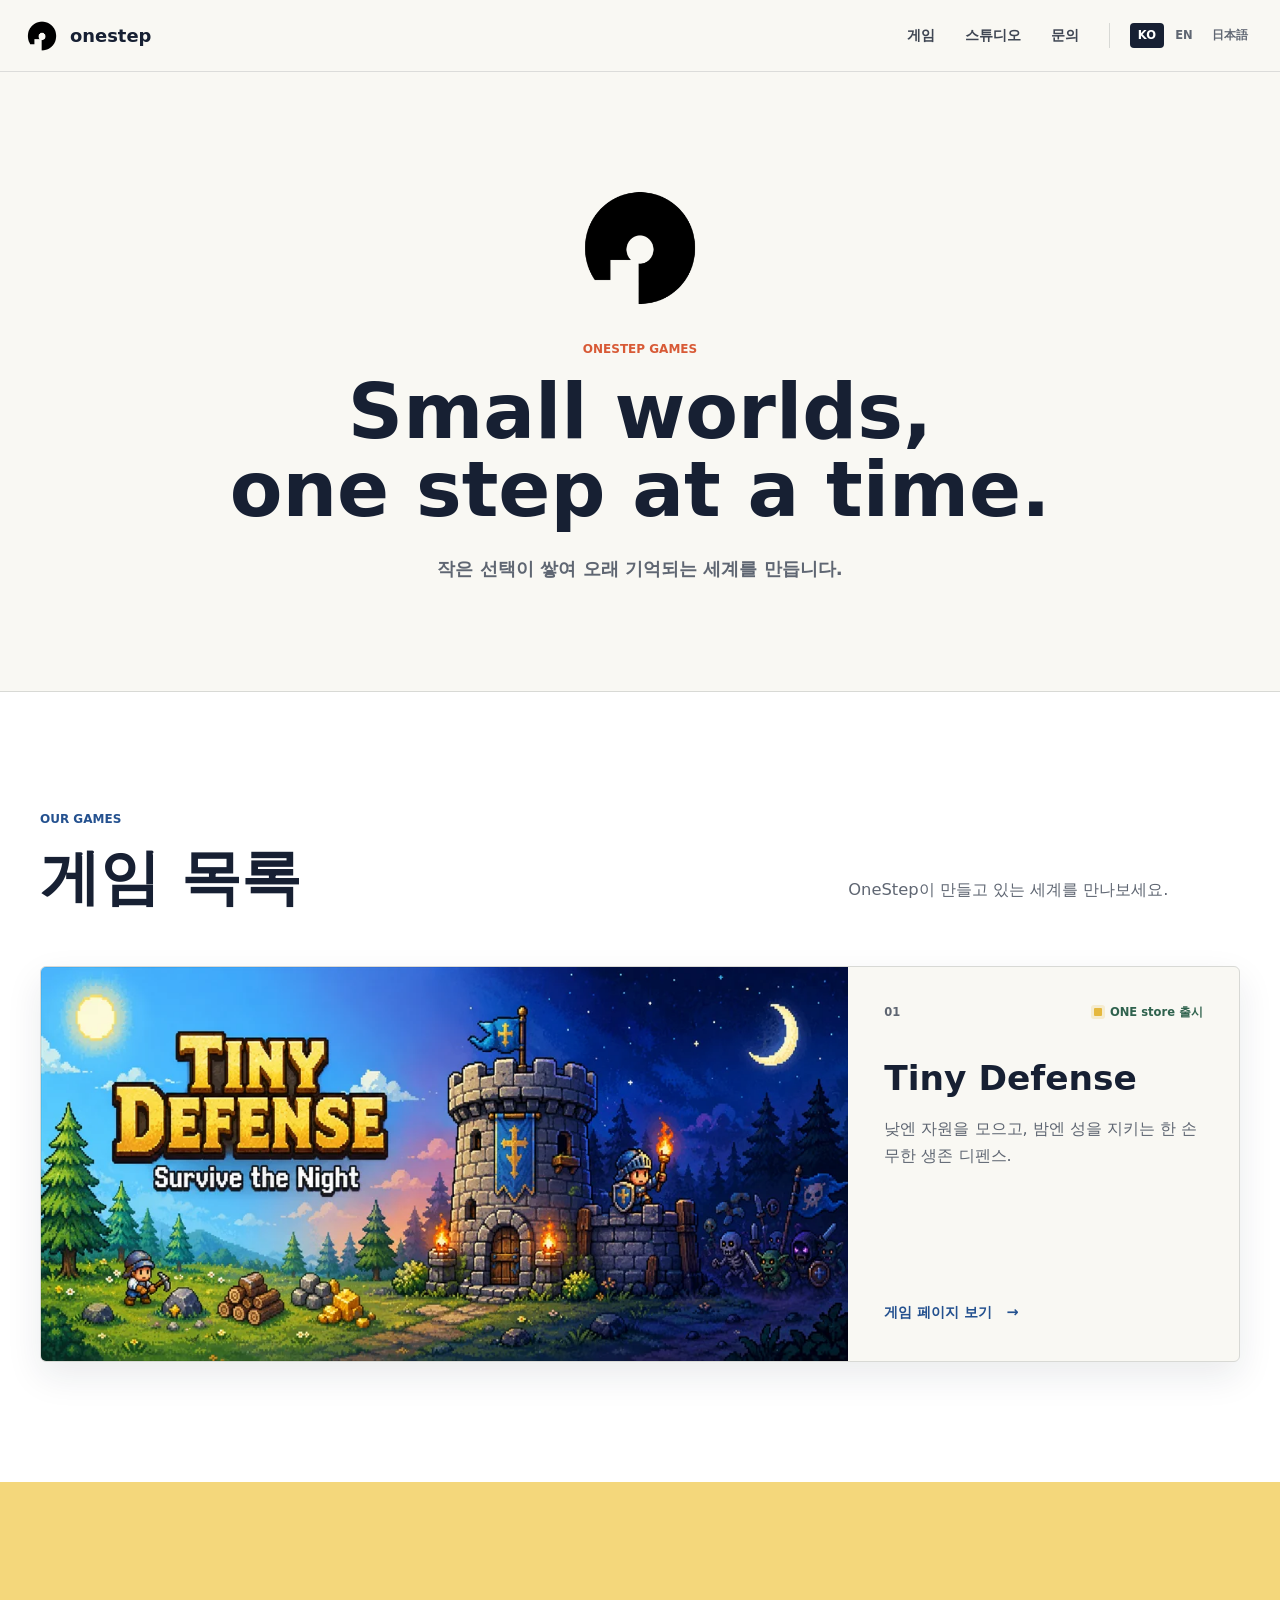
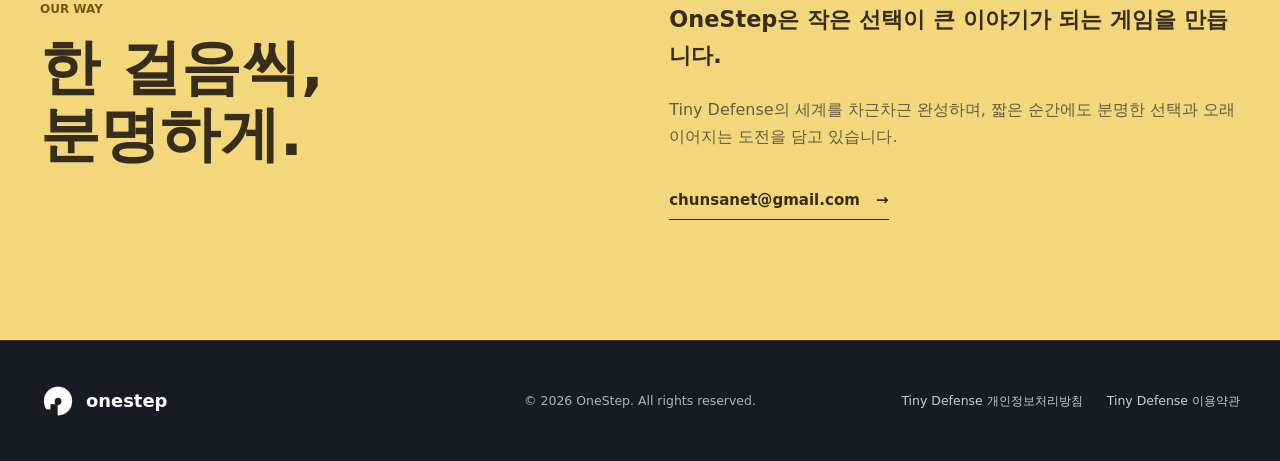
==== commit 755b9c24: "fix - 스타일 캐시 갱신 적용 Co-Authored-By: Codex Opus 4.8 <noreply@anthropic.com>" ====
--- a/index.html
+++ b/index.html
@@ -3,70 +3,97 @@
 <head>
   <meta charset="utf-8">
   <meta name="viewport" content="width=device-width, initial-scale=1">
-  <meta name="description" content="낮에는 자원을 모으고 밤에는 성을 지키는 한 손 세로형 무한 생존 디펜스, Tiny Defense.">
+  <meta name="description" content="작은 세계를 한 걸음씩 만들어가는 게임 스튜디오, OneStep Games의 공식 홈페이지입니다.">
   <meta name="theme-color" content="#f9f8f3">
   <meta name="color-scheme" content="light">
   <link rel="canonical" href="https://onestep-games.github.io/">
+  <link rel="alternate" hreflang="ko" href="https://onestep-games.github.io/">
+  <link rel="alternate" hreflang="en" href="https://onestep-games.github.io/en/">
+  <link rel="alternate" hreflang="ja" href="https://onestep-games.github.io/ja/">
+  <link rel="alternate" hreflang="x-default" href="https://onestep-games.github.io/">
 
   <meta property="og:type" content="website">
   <meta property="og:locale" content="ko_KR">
   <meta property="og:site_name" content="OneStep Games">
-  <meta property="og:title" content="Tiny Defense | OneStep Games">
-  <meta property="og:description" content="낮을 준비하고, 밤을 버텨라. 한 손으로 즐기는 무한 생존 디펜스.">
+  <meta property="og:title" content="OneStep Games">
+  <meta property="og:description" content="Small worlds, one step at a time. OneStep Games의 게임을 만나보세요.">
   <meta property="og:url" content="https://onestep-games.github.io/">
-  <meta property="og:image" content="https://onestep-games.github.io/assets/og-image.jpg">
-  <meta property="og:image:width" content="1200">
-  <meta property="og:image:height" content="630">
-  <meta property="og:image:alt" content="Tiny Defense의 낮과 밤, 성과 몬스터를 담은 픽셀 아트">
+  <meta property="og:image" content="https://onestep-games.github.io/assets/onestep-logo.png">
+  <meta property="og:image:width" content="1176">
+  <meta property="og:image:height" content="1176">
+  <meta property="og:image:alt" content="OneStep Games 로고">
 
-  <meta name="twitter:card" content="summary_large_image">
-  <meta name="twitter:title" content="Tiny Defense | OneStep Games">
-  <meta name="twitter:description" content="낮을 준비하고, 밤을 버텨라. 한 손으로 즐기는 무한 생존 디펜스.">
-  <meta name="twitter:image" content="https://onestep-games.github.io/assets/og-image.jpg">
+  <meta name="twitter:card" content="summary">
+  <meta name="twitter:title" content="OneStep Games">
+  <meta name="twitter:description" content="Small worlds, one step at a time.">
+  <meta name="twitter:image" content="https://onestep-games.github.io/assets/onestep-logo.png">
 
-  <title>Tiny Defense | OneStep Games</title>
-  <link rel="icon" href="assets/favicon.png" type="image/png">
-  <link rel="apple-touch-icon" href="assets/apple-touch-icon.png">
-  <link rel="preload" as="image" href="assets/hero-wide.webp" media="(min-width: 900px), (min-width: 700px) and (max-width: 899px) and (orientation: landscape)" type="image/webp">
-  <link rel="preload" as="image" href="assets/hero-mobile.webp" media="(max-width: 699px), (min-width: 700px) and (max-width: 899px) and (orientation: portrait)" type="image/webp">
-  <link rel="stylesheet" href="styles.css">
-  <script defer src="script.js"></script>
+  <title>OneStep Games | 공식 홈페이지</title>
+  <link rel="icon" href="/assets/onestep-favicon.png" type="image/png">
+  <link rel="apple-touch-icon" href="/assets/onestep-touch-icon.png">
+  <link rel="preload" as="image" href="/assets/onestep-logo.webp" type="image/webp">
+  <link rel="stylesheet" href="/styles.css?v=cb63b69">
+  <script defer src="/script.js"></script>
   <script type="application/ld+json">
     {
       "@context": "https://schema.org",
-      "@type": "VideoGame",
-      "name": "Tiny Defense",
-      "description": "낮에는 자원을 모으고 밤에는 성을 지키는 한 손 세로형 무한 생존 디펜스.",
-      "genre": ["Defense", "Survival", "Casual"],
-      "gamePlatform": ["Android", "iOS"],
-      "publisher": {
-        "@type": "Organization",
-        "name": "OneStep Games",
-        "url": "https://onestep-games.github.io/"
-      },
-      "image": "https://onestep-games.github.io/assets/og-image.jpg",
-      "url": "https://onestep-games.github.io/"
+      "@graph": [
+        {
+          "@type": "Organization",
+          "@id": "https://onestep-games.github.io/#organization",
+          "name": "OneStep Games",
+          "url": "https://onestep-games.github.io/",
+          "logo": "https://onestep-games.github.io/assets/onestep-logo.png",
+          "email": "chunsanet@gmail.com"
+        },
+        {
+          "@type": "WebSite",
+          "name": "OneStep Games",
+          "url": "https://onestep-games.github.io/",
+          "inLanguage": "ko",
+          "publisher": {
+            "@id": "https://onestep-games.github.io/#organization"
+          }
+        },
+        {
+          "@type": "ItemList",
+          "name": "OneStep Games 게임 목록",
+          "numberOfItems": 1,
+          "itemListElement": [
+            {
+              "@type": "ListItem",
+              "position": 1,
+              "url": "https://onestep-games.github.io/games/tiny-defense/",
+              "name": "Tiny Defense"
+            }
+          ]
+        }
+      ]
     }
   </script>
 </head>
-<body>
+<body class="home-page">
   <a class="skip-link" href="#main">본문 바로가기</a>
 
   <header class="site-header" data-header>
     <div class="header-inner">
       <a class="wordmark" href="#top" aria-label="OneStep Games 홈">
-        <span class="wordmark-mark" aria-hidden="true">1</span>
+        <img class="wordmark-logo" src="/assets/onestep-logo.webp" alt="" width="512" height="512">
         <span>onestep</span>
       </a>
 
       <nav class="primary-nav" id="primary-nav" aria-label="주요 메뉴">
-        <a href="#game">게임</a>
-        <a href="#features">특징</a>
-        <a href="#gallery">갤러리</a>
+        <a href="#games">게임</a>
         <a href="#studio">스튜디오</a>
+        <a href="mailto:chunsanet@gmail.com">문의</a>
+        <span class="language-switcher" role="group" aria-label="언어 선택">
+          <a href="/" lang="ko" aria-current="page">KO</a>
+          <a href="/en/" lang="en">EN</a>
+          <a href="/ja/" lang="ja">日本語</a>
+        </span>
       </nav>
 
-      <button class="menu-toggle" type="button" aria-expanded="false" aria-controls="primary-nav" aria-label="메뉴 열기">
+      <button class="menu-toggle" type="button" aria-expanded="false" aria-controls="primary-nav" aria-label="메뉴 열기" data-label-open="메뉴 열기" data-label-close="메뉴 닫기">
         <span></span>
         <span></span>
         <span></span>
@@ -75,193 +102,54 @@
   </header>
 
   <main id="main">
-    <section class="hero" id="top" aria-labelledby="hero-title">
-      <h1 class="sr-only" id="hero-title">Tiny Defense</h1>
-      <picture class="hero-picture">
-        <source media="(max-width: 699px), (min-width: 700px) and (max-width: 899px) and (orientation: portrait)" srcset="assets/hero-mobile.webp">
-        <img src="assets/hero-wide.webp" alt="낮과 밤의 경계에 선 성, 자원을 모으는 영웅과 몰려오는 몬스터" width="1024" height="500" fetchpriority="high">
-      </picture>
-
-      <div class="hero-mobile-content">
-        <p class="eyebrow">ONESTEP PRESENTS</p>
-        <p class="hero-mobile-title" aria-hidden="true">TINY<br>DEFENSE</p>
-        <p class="hero-tagline">낮을 준비하고,<br>밤을 버텨라.</p>
-        <a class="button button-primary" href="#game">
-          게임 살펴보기
-          <span aria-hidden="true">&darr;</span>
-        </a>
-      </div>
-
-      <div class="hero-desktop-status" aria-hidden="true">
-        <span>MOBILE</span>
-        <strong>출시 준비 중</strong>
+    <section class="studio-intro" id="top" aria-labelledby="studio-home-title">
+      <div class="container studio-intro-inner reveal">
+        <img class="studio-logo" src="/assets/onestep-logo.webp" alt="" width="512" height="512" fetchpriority="high">
+        <p class="eyebrow">ONESTEP GAMES</p>
+        <h1 id="studio-home-title">Small worlds,<br>one step at a time.</h1>
+        <p>작은 선택이 쌓여 오래 기억되는 세계를 만듭니다.</p>
       </div>
     </section>
 
-    <section class="intro section" id="game">
-      <div class="container intro-grid">
-        <div class="section-heading reveal">
-          <p class="eyebrow">THE GAME</p>
-          <h2>낮을 준비하고,<br>밤을 버텨라.</h2>
+    <section class="game-library section" id="games" aria-labelledby="games-title">
+      <div class="container">
+        <div class="library-heading reveal">
+          <div>
+            <p class="eyebrow">OUR GAMES</p>
+            <h2 id="games-title">게임 목록</h2>
+          </div>
+          <p>OneStep이 만들고 있는 세계를 만나보세요.</p>
         </div>
 
-        <div class="intro-copy reveal">
-          <p class="lead">숲에서 자원을 모아 마을과 부대를 키우고, 밤마다 밀려오는 몬스터로부터 성을 지키세요.</p>
-          <p>한 손 세로 화면에 채집, 배치, 자동 전투를 담은 무한 생존 디펜스입니다. 낮의 작은 선택이 다음 밤의 생존을 결정합니다.</p>
-
-          <dl class="game-facts">
-            <div>
-              <dt>플레이</dt>
-              <dd>한 손 세로 화면</dd>
+        <div class="game-grid">
+          <a class="game-card reveal" href="/games/tiny-defense/" aria-label="Tiny Defense 게임 페이지 보기">
+            <div class="game-card-media">
+              <img src="/assets/hero-wide.webp" alt="낮과 밤의 경계에 선 Tiny Defense의 성과 영웅, 몬스터" width="1024" height="500">
             </div>
-            <div>
-              <dt>목표</dt>
-              <dd>끝없는 밤 생존</dd>
+            <div class="game-card-body">
+              <div class="game-card-meta">
+                <span>01</span>
+                <span class="game-status is-live"><span aria-hidden="true"></span>ONE store 출시</span>
+              </div>
+              <h3>Tiny Defense</h3>
+              <p>낮엔 자원을 모으고, 밤엔 성을 지키는 한 손 무한 생존 디펜스.</p>
+              <span class="game-card-link">
+                게임 페이지 보기
+                <span aria-hidden="true">&rarr;</span>
+              </span>
             </div>
-            <div>
-              <dt>도전</dt>
-              <dd>글로벌 랭킹</dd>
-            </div>
-          </dl>
+          </a>
         </div>
       </div>
     </section>
 
-    <section class="cycle" id="features" aria-labelledby="cycle-title">
-      <div class="container cycle-heading reveal">
-        <p class="eyebrow">DAY &amp; NIGHT</p>
-        <h2 id="cycle-title">하루의 선택이<br>다음 밤을 바꿉니다.</h2>
-      </div>
-
-      <div class="cycle-grid">
-        <article class="phase phase-day reveal">
-          <div class="phase-inner">
-            <span class="phase-number" aria-hidden="true">01</span>
-            <p class="phase-label">DAY / PREPARE</p>
-            <h3>낮엔 모은다</h3>
-            <p>나무, 돌, 철, 식량을 직접 모으고 필요한 곳에 투자하세요. 채집과 강화의 순서가 방어선의 시작입니다.</p>
-            <ul>
-              <li>네 가지 자원과 도구</li>
-              <li>마을 건설과 성장</li>
-              <li>다음 밤을 위한 정찰</li>
-            </ul>
-          </div>
-        </article>
-
-        <article class="phase phase-night reveal">
-          <div class="phase-inner">
-            <span class="phase-number" aria-hidden="true">02</span>
-            <p class="phase-label">NIGHT / DEFEND</p>
-            <h3>밤엔 지킨다</h3>
-            <p>창병, 궁수, 수도승을 지휘하고 타워를 세우세요. 쏟아지는 적을 막아 더 깊은 밤으로 나아갑니다.</p>
-            <ul>
-              <li>드래그로 지휘하는 부대</li>
-              <li>타워와 포격 전술</li>
-              <li>점점 거세지는 무한 생존</li>
-            </ul>
-          </div>
-        </article>
-      </div>
-    </section>
-
-    <section class="features section" aria-labelledby="features-title">
-      <div class="container">
-        <div class="feature-header reveal">
-          <p class="eyebrow">BUILD YOUR RUN</p>
-          <h2 id="features-title">매번 다른 방식으로<br>성을 지키세요.</h2>
-          <p>부대 편성부터 영웅, 유물, 계절까지. 살아남을수록 더 많은 선택이 열립니다.</p>
+    <section class="studio-summary section" id="studio" aria-labelledby="studio-summary-title">
+      <div class="container studio-summary-grid">
+        <div class="reveal">
+          <p class="eyebrow">OUR WAY</p>
+          <h2 id="studio-summary-title">한 걸음씩,<br>분명하게.</h2>
         </div>
-
-        <div class="feature-list">
-          <article class="feature-item reveal">
-            <span class="feature-index">01</span>
-            <h3>직접 짜는 방어선</h3>
-            <p>창병, 궁수, 수도승을 원하는 위치로 보내고 두 종류의 타워와 함께 밀집 파도를 막아내세요.</p>
-          </article>
-          <article class="feature-item reveal">
-            <span class="feature-index">02</span>
-            <h3>보스와 일기토</h3>
-            <p>매 5번째 밤, 화면의 커맨드를 이어 영웅으로 정면 승부하거나 군대와 함께 보스에 맞서세요.</p>
-          </article>
-          <article class="feature-item reveal">
-            <span class="feature-index">03</span>
-            <h3>계절 너머의 도전</h3>
-            <p>유물, 영웅 특성, 정령을 조합하고 봄부터 겨울까지 이어지는 더 깊은 생존에 도전하세요.</p>
-          </article>
-        </div>
-      </div>
-    </section>
-
-    <section class="gallery section" id="gallery" aria-labelledby="gallery-title">
-      <div class="container gallery-header reveal">
-        <div>
-          <p class="eyebrow">IN GAME</p>
-          <h2 id="gallery-title">Tiny Defense를<br>미리 만나보세요.</h2>
-        </div>
-        <div class="gallery-controls" role="group" aria-label="갤러리 이동">
-          <button type="button" data-gallery-prev aria-label="이전 이미지">
-            <span aria-hidden="true">&larr;</span>
-          </button>
-          <button type="button" data-gallery-next aria-label="다음 이미지">
-            <span aria-hidden="true">&rarr;</span>
-          </button>
-        </div>
-      </div>
-
-      <div class="gallery-track" data-gallery-track tabindex="0" aria-label="게임 화면 갤러리">
-        <figure class="gallery-item">
-          <img src="assets/01_day_gather.webp" alt="낮에 자원을 채집하는 Tiny Defense 플레이 화면" width="720" height="1280" loading="lazy">
-          <figcaption>낮엔 모은다</figcaption>
-        </figure>
-        <figure class="gallery-item">
-          <img src="assets/02_night_battle.webp" alt="병사와 타워로 성을 지키는 밤 전투 화면" width="720" height="1280" loading="lazy">
-          <figcaption>밤엔 지킨다</figcaption>
-        </figure>
-        <figure class="gallery-item">
-          <img src="assets/03_boss_duel.webp" alt="영웅과 보스가 일기토를 벌이는 화면" width="720" height="1280" loading="lazy">
-          <figcaption>보스와 일기토</figcaption>
-        </figure>
-        <figure class="gallery-item">
-          <img src="assets/04_tower_fortress.webp" alt="두 종류의 타워로 요새를 구성하는 화면" width="720" height="1280" loading="lazy">
-          <figcaption>타워로 완성하는 요새</figcaption>
-        </figure>
-        <figure class="gallery-item">
-          <img src="assets/05_relic_draft.webp" alt="세 가지 유물 중 하나를 선택하는 화면" width="720" height="1280" loading="lazy">
-          <figcaption>매번 달라지는 유물</figcaption>
-        </figure>
-        <figure class="gallery-item">
-          <img src="assets/06_season_spring.webp" alt="봄 계절을 배경으로 진행되는 Tiny Defense 화면" width="720" height="1280" loading="lazy">
-          <figcaption>사계절 끝없는 등반</figcaption>
-        </figure>
-      </div>
-    </section>
-
-    <section class="release section" aria-labelledby="release-title">
-      <div class="container release-grid">
-        <img class="release-icon reveal" src="assets/app-icon.webp" alt="" width="512" height="512" loading="lazy">
-        <div class="release-copy reveal">
-          <p class="eyebrow">COMING TO MOBILE</p>
-          <h2 id="release-title">당신은 몇 번째 밤까지<br>버틸 수 있나요?</h2>
-          <p>Tiny Defense는 현재 모바일 출시를 준비하고 있습니다.</p>
-          <div class="release-actions">
-            <span class="release-state"><span aria-hidden="true"></span>출시 준비 중</span>
-            <a class="button button-light" href="mailto:chunsanet@gmail.com">
-              출시 소식 문의
-              <span aria-hidden="true">&rarr;</span>
-            </a>
-          </div>
-        </div>
-      </div>
-    </section>
-
-    <section class="studio section" id="studio" aria-labelledby="studio-title">
-      <div class="container studio-grid">
-        <div class="studio-title reveal">
-          <p class="eyebrow">THE STUDIO</p>
-          <h2 id="studio-title">onestep</h2>
-          <p>Small worlds,<br>one step at a time.</p>
-        </div>
-        <div class="studio-copy reveal">
+        <div class="studio-summary-copy reveal">
           <p class="lead">OneStep은 작은 선택이 큰 이야기가 되는 게임을 만듭니다.</p>
           <p>Tiny Defense의 세계를 차근차근 완성하며, 짧은 순간에도 분명한 선택과 오래 이어지는 도전을 담고 있습니다.</p>
           <a class="text-link" href="mailto:chunsanet@gmail.com">
@@ -276,13 +164,13 @@
   <footer class="site-footer">
     <div class="container footer-inner">
       <a class="wordmark wordmark-footer" href="#top" aria-label="페이지 맨 위로">
-        <span class="wordmark-mark" aria-hidden="true">1</span>
+        <img class="wordmark-logo" src="/assets/onestep-logo.webp" alt="" width="512" height="512" loading="lazy">
         <span>onestep</span>
       </a>
       <p>&copy; <span data-year>2026</span> OneStep. All rights reserved.</p>
       <nav aria-label="법적 고지">
-        <a href="https://notedays.github.io/tinydefense-legal/privacy-policy.html">개인정보처리방침</a>
-        <a href="https://notedays.github.io/tinydefense-legal/terms-of-service.html">이용약관</a>
+        <a href="https://notedays.github.io/tinydefense-legal/privacy-policy.html">Tiny Defense 개인정보처리방침</a>
+        <a href="https://notedays.github.io/tinydefense-legal/terms-of-service.html">Tiny Defense 이용약관</a>
       </nav>
     </div>
   </footer>
--- a/styles.css
+++ b/styles.css
@@ -40,6 +40,10 @@
   -webkit-font-smoothing: antialiased;
 }
 
+:lang(ja) body {
+  font-family: Inter, "Noto Sans JP", "Hiragino Kaku Gothic ProN", "Yu Gothic", Meiryo, system-ui, sans-serif;
+}
+
 body.menu-open {
   overflow: hidden;
 }
@@ -219,6 +223,13 @@
   line-height: 1;
 }
 
+.wordmark-logo {
+  width: 36px;
+  height: 36px;
+  flex: 0 0 auto;
+  object-fit: contain;
+}
+
 .wordmark-mark {
   display: inline-grid;
   width: 27px;
@@ -234,7 +245,7 @@
 .primary-nav {
   display: flex;
   align-items: center;
-  gap: 36px;
+  gap: 30px;
 }
 
 .primary-nav a {
@@ -264,6 +275,40 @@
   transform-origin: left;
 }
 
+.language-switcher {
+  display: inline-flex;
+  align-items: center;
+  gap: 3px;
+  padding-left: 20px;
+  border-left: 1px solid var(--line);
+}
+
+.primary-nav .language-switcher a {
+  min-width: 34px;
+  padding: 7px 8px;
+  border-radius: 4px;
+  color: var(--muted);
+  font-size: 0.72rem;
+  font-weight: 850;
+  line-height: 1;
+  text-align: center;
+}
+
+.primary-nav .language-switcher a::after {
+  display: none;
+}
+
+.primary-nav .language-switcher a:hover,
+.primary-nav .language-switcher a:focus-visible {
+  background: var(--green-light);
+  color: var(--ink);
+}
+
+.primary-nav .language-switcher a[aria-current="page"] {
+  background: var(--ink);
+  color: var(--white);
+}
+
 .menu-toggle {
   display: none;
   width: 44px;
@@ -283,6 +328,183 @@
   transition: transform 180ms ease, opacity 180ms ease;
 }
 
+.studio-intro {
+  display: grid;
+  height: min(620px, calc(100svh - var(--header-height) - 72px));
+  min-height: 480px;
+  place-items: center;
+  padding-block: 48px;
+  border-bottom: 1px solid var(--line);
+  background: var(--paper);
+}
+
+.studio-intro-inner {
+  max-width: 920px;
+  text-align: center;
+}
+
+.studio-logo {
+  width: 140px;
+  height: 140px;
+  margin: 0 auto 24px;
+  object-fit: contain;
+}
+
+.studio-intro .eyebrow {
+  margin-bottom: 16px;
+  color: var(--orange);
+}
+
+.studio-intro h1 {
+  margin-bottom: 24px;
+  font-size: 4.8rem;
+  line-height: 1.02;
+}
+
+.studio-intro-inner > p:last-child {
+  margin: 0;
+  color: var(--muted);
+  font-size: 1.15rem;
+  font-weight: 650;
+}
+
+.game-library {
+  background: var(--white);
+}
+
+.library-heading {
+  display: grid;
+  grid-template-columns: minmax(0, 1fr) minmax(280px, 0.55fr);
+  gap: 8%;
+  align-items: end;
+  margin-bottom: 54px;
+}
+
+.library-heading > p {
+  margin-bottom: 8px;
+  color: var(--muted);
+  font-size: 1.02rem;
+}
+
+.game-grid {
+  display: grid;
+}
+
+.game-card {
+  display: grid;
+  overflow: hidden;
+  grid-template-columns: minmax(0, 1.55fr) minmax(300px, 0.75fr);
+  border: 1px solid var(--line);
+  border-radius: 6px;
+  background: var(--paper);
+  box-shadow: 0 14px 36px rgba(23, 32, 51, 0.09);
+  transition: border-color 180ms ease, box-shadow 180ms ease, transform 180ms ease;
+}
+
+.game-card:hover {
+  transform: translateY(-4px);
+  border-color: var(--blue);
+  box-shadow: 0 20px 46px rgba(23, 32, 51, 0.14);
+}
+
+.game-card-media {
+  display: grid;
+  min-width: 0;
+  place-items: center;
+  background: var(--blue-dark);
+}
+
+.game-card-media img {
+  width: 100%;
+  height: auto;
+}
+
+.game-card-body {
+  display: flex;
+  min-width: 0;
+  flex-direction: column;
+  justify-content: center;
+  padding: 36px;
+}
+
+.game-card-meta {
+  display: flex;
+  align-items: center;
+  justify-content: space-between;
+  gap: 16px;
+  margin-bottom: 34px;
+  color: var(--muted);
+  font-size: 0.72rem;
+  font-weight: 850;
+}
+
+.game-status {
+  display: inline-flex;
+  align-items: center;
+  gap: 8px;
+}
+
+.game-status > span {
+  width: 8px;
+  height: 8px;
+  border-radius: 1px;
+  background: var(--muted);
+}
+
+.game-status.is-live {
+  color: var(--green);
+}
+
+.game-status.is-live > span {
+  background: var(--gold);
+  box-shadow: 0 0 0 3px rgba(229, 184, 62, 0.2);
+}
+
+.game-card h3 {
+  margin-bottom: 14px;
+  font-size: 2.15rem;
+}
+
+.game-card-body > p {
+  margin-bottom: 36px;
+  color: var(--muted);
+}
+
+.game-card-link {
+  display: inline-flex;
+  align-items: center;
+  gap: 14px;
+  margin-top: auto;
+  color: var(--blue);
+  font-size: 0.9rem;
+  font-weight: 850;
+}
+
+.game-card:hover .game-card-link {
+  color: var(--orange);
+}
+
+.studio-summary {
+  background: var(--gold-light);
+  color: #362e1c;
+}
+
+.studio-summary .eyebrow {
+  color: #765515;
+}
+
+.studio-summary-grid {
+  display: grid;
+  grid-template-columns: minmax(0, 0.85fr) minmax(0, 1fr);
+  gap: 12%;
+  align-items: start;
+}
+
+.studio-summary-copy > p:not(.lead) {
+  margin-bottom: 36px;
+  color: #655b46;
+}
+
 .hero {
   position: relative;
   height: min(82svh, 48.828vw);
@@ -522,7 +744,6 @@
 }
 
 .gallery {
-  overflow: hidden;
   background: var(--green-light);
 }
 
@@ -574,30 +795,34 @@
 
 .gallery-track {
   display: flex;
+  width: min(1200px, calc(100% - 64px));
   gap: 22px;
   overflow-x: auto;
   overscroll-behavior-inline: contain;
-  padding: 0 max(32px, calc((100vw - 1200px) / 2)) 24px;
-  scroll-padding-inline: max(32px, calc((100vw - 1200px) / 2));
+  margin-inline: auto;
+  padding: 0 0 24px;
+  scroll-padding-inline: 0;
   scroll-snap-type: x mandatory;
   scrollbar-color: var(--green) transparent;
   scrollbar-width: thin;
+  -webkit-overflow-scrolling: touch;
 }
 
 .gallery-item {
-  flex: 0 0 310px;
+  flex: 0 0 calc((100% - 66px) / 4);
   margin: 0;
   scroll-snap-align: start;
+  scroll-snap-stop: always;
 }
 
 .gallery-item img {
   width: 100%;
-  aspect-ratio: 9 / 16;
+  height: auto;
   border: 1px solid rgba(23, 32, 51, 0.15);
   border-radius: 6px;
   background: #d8dfdc;
   box-shadow: 0 16px 36px rgba(23, 32, 51, 0.14);
-  object-fit: cover;
+  object-fit: contain;
 }
 
 .gallery-item figcaption {
@@ -613,16 +838,18 @@
 
 .release-grid {
   display: grid;
-  grid-template-columns: 220px minmax(0, 1fr);
+  grid-template-columns: 300px minmax(0, 1fr);
   gap: 8%;
   align-items: center;
 }
 
 .release-icon {
-  width: 220px;
+  width: 300px;
+  height: auto;
   aspect-ratio: 1;
   border: 1px solid rgba(255, 255, 255, 0.35);
   border-radius: 8px;
+  object-fit: contain;
 }
 
 .release .eyebrow {
@@ -637,6 +864,62 @@
   margin-bottom: 36px;
   color: #d6deec;
   font-size: 1.05rem;
+}
+
+.store-grid {
+  display: grid;
+  max-width: 760px;
+  grid-template-columns: repeat(2, minmax(0, 1fr));
+  gap: 12px;
+  margin: 0;
+  padding: 0;
+  list-style: none;
+}
+
+.store-item {
+  min-width: 0;
+}
+
+.store-card {
+  display: flex;
+  height: 100%;
+  min-width: 0;
+  min-height: 68px;
+  align-items: center;
+  justify-content: space-between;
+  gap: 16px;
+  padding: 16px 18px;
+  border: 1px solid rgba(255, 255, 255, 0.25);
+  border-radius: 6px;
+}
+
+.store-name {
+  font-size: 0.95rem;
+  font-weight: 850;
+}
+
+.store-state {
+  flex: 0 0 auto;
+  color: #adb7c9;
+  font-size: 0.76rem;
+  font-weight: 750;
+}
+
+.store-card.is-live {
+  border-color: var(--gold);
+  background: var(--gold);
+  color: var(--ink);
+  transition: background-color 180ms ease, border-color 180ms ease, transform 180ms ease;
+}
+
+.store-card.is-live .store-state {
+  color: var(--ink);
+}
+
+.store-card.is-live:hover {
+  transform: translateY(-2px);
+  border-color: var(--gold-light);
+  background: var(--gold-light);
 }
 
 .release-actions {
@@ -677,6 +960,13 @@
   color: var(--blue);
   font-size: 5.4rem;
   line-height: 1;
+}
+
+.studio-section-logo {
+  width: 92px;
+  height: 92px;
+  margin-bottom: 24px;
+  object-fit: contain;
 }
 
 .studio-title > p:last-child {
@@ -725,6 +1015,10 @@
   color: var(--white);
 }
 
+.wordmark-footer .wordmark-logo {
+  filter: brightness(0) invert(1);
+}
+
 .footer-inner p {
   margin: 0;
   color: #aeb3bc;
@@ -815,6 +1109,14 @@
     font-size: 3rem;
   }
 
+  .studio-intro h1 {
+    font-size: 4.1rem;
+  }
+
+  .game-card-body {
+    padding: 30px;
+  }
+
   .intro-grid,
   .studio-grid {
     gap: 7%;
@@ -826,6 +1128,14 @@
 
   .feature-item {
     min-height: 350px;
+  }
+
+  .gallery-track {
+    width: min(920px, calc(100% - 48px));
+  }
+
+  .gallery-item {
+    flex-basis: calc((100% - 44px) / 3);
   }
 
   .studio-title h2 {
@@ -871,6 +1181,21 @@
     display: none;
   }
 
+  .language-switcher {
+    gap: 8px;
+    margin-top: 18px;
+    padding: 18px 0 0;
+    border-top: 1px solid var(--line);
+    border-left: 0;
+  }
+
+  .primary-nav .language-switcher a {
+    min-width: 48px;
+    padding: 12px 10px;
+    border: 0;
+    font-size: 0.82rem;
+  }
+
   .menu-toggle {
     display: block;
   }
@@ -889,8 +1214,22 @@
 
   .intro-grid,
   .feature-header,
-  .studio-grid {
+  .studio-grid,
+  .library-heading,
+  .studio-summary-grid {
     grid-template-columns: 1fr;
+  }
+
+  .library-heading {
+    gap: 18px;
+  }
+
+  .game-card {
+    grid-template-columns: 1fr;
+  }
+
+  .game-card-body {
+    min-height: 300px;
   }
 
   .intro-copy {
@@ -937,13 +1276,17 @@
     margin-bottom: 34px;
   }
 
+  .gallery-item {
+    flex-basis: calc((100% - 22px) / 2);
+  }
+
   .release-grid {
-    grid-template-columns: 160px minmax(0, 1fr);
+    grid-template-columns: 220px minmax(0, 1fr);
     gap: 7%;
   }
 
   .release-icon {
-    width: 160px;
+    width: 220px;
   }
 
   .release h2 {
@@ -1039,6 +1382,58 @@
     margin-bottom: 14px;
   }
 
+  .wordmark-logo {
+    width: 33px;
+    height: 33px;
+  }
+
+  .studio-intro {
+    height: calc(100svh - var(--header-height) - 48px);
+    min-height: 460px;
+    max-height: 580px;
+    padding-block: 38px;
+  }
+
+  .studio-logo {
+    width: 116px;
+    height: 116px;
+    margin-bottom: 20px;
+  }
+
+  .studio-intro h1 {
+    margin-bottom: 18px;
+    font-size: 3rem;
+  }
+
+  .studio-intro-inner > p:last-child {
+    font-size: 1rem;
+  }
+
+  .library-heading {
+    margin-bottom: 38px;
+  }
+
+  .game-card-body {
+    min-height: 0;
+    padding: 26px 24px 30px;
+  }
+
+  .game-card-meta {
+    margin-bottom: 25px;
+  }
+
+  .game-card h3 {
+    font-size: 1.85rem;
+  }
+
+  .game-card-body > p {
+    margin-bottom: 28px;
+  }
+
+  .studio-summary-grid {
+    gap: 40px;
+  }
+
   .intro-grid {
     gap: 40px;
   }
@@ -1095,9 +1490,14 @@
   }
 
   .gallery-header {
-    align-items: flex-end;
+    align-items: flex-start;
+    flex-direction: column;
     gap: 16px;
     margin-bottom: 40px;
+  }
+
+  .gallery-controls {
+    align-self: flex-end;
   }
 
   .gallery-header h2 {
@@ -1110,14 +1510,15 @@
   }
 
   .gallery-track {
+    width: calc(100% - 40px);
     gap: 16px;
-    padding-right: 20px;
-    padding-left: 20px;
-    scroll-padding-inline: 20px;
+    padding-right: 0;
+    padding-left: 0;
+    scroll-padding-inline: 0;
   }
 
   .gallery-item {
-    flex-basis: min(78vw, 300px);
+    flex-basis: 100%;
   }
 
   .release-grid {
@@ -1126,7 +1527,8 @@
   }
 
   .release-icon {
-    width: 112px;
+    width: min(200px, 60vw);
+    justify-self: center;
   }
 
   .release h2 {
@@ -1136,6 +1538,10 @@
   .release-actions {
     align-items: flex-start;
     flex-direction: column;
+  }
+
+  .store-grid {
+    grid-template-columns: 1fr;
   }
 
   .studio-title h2 {
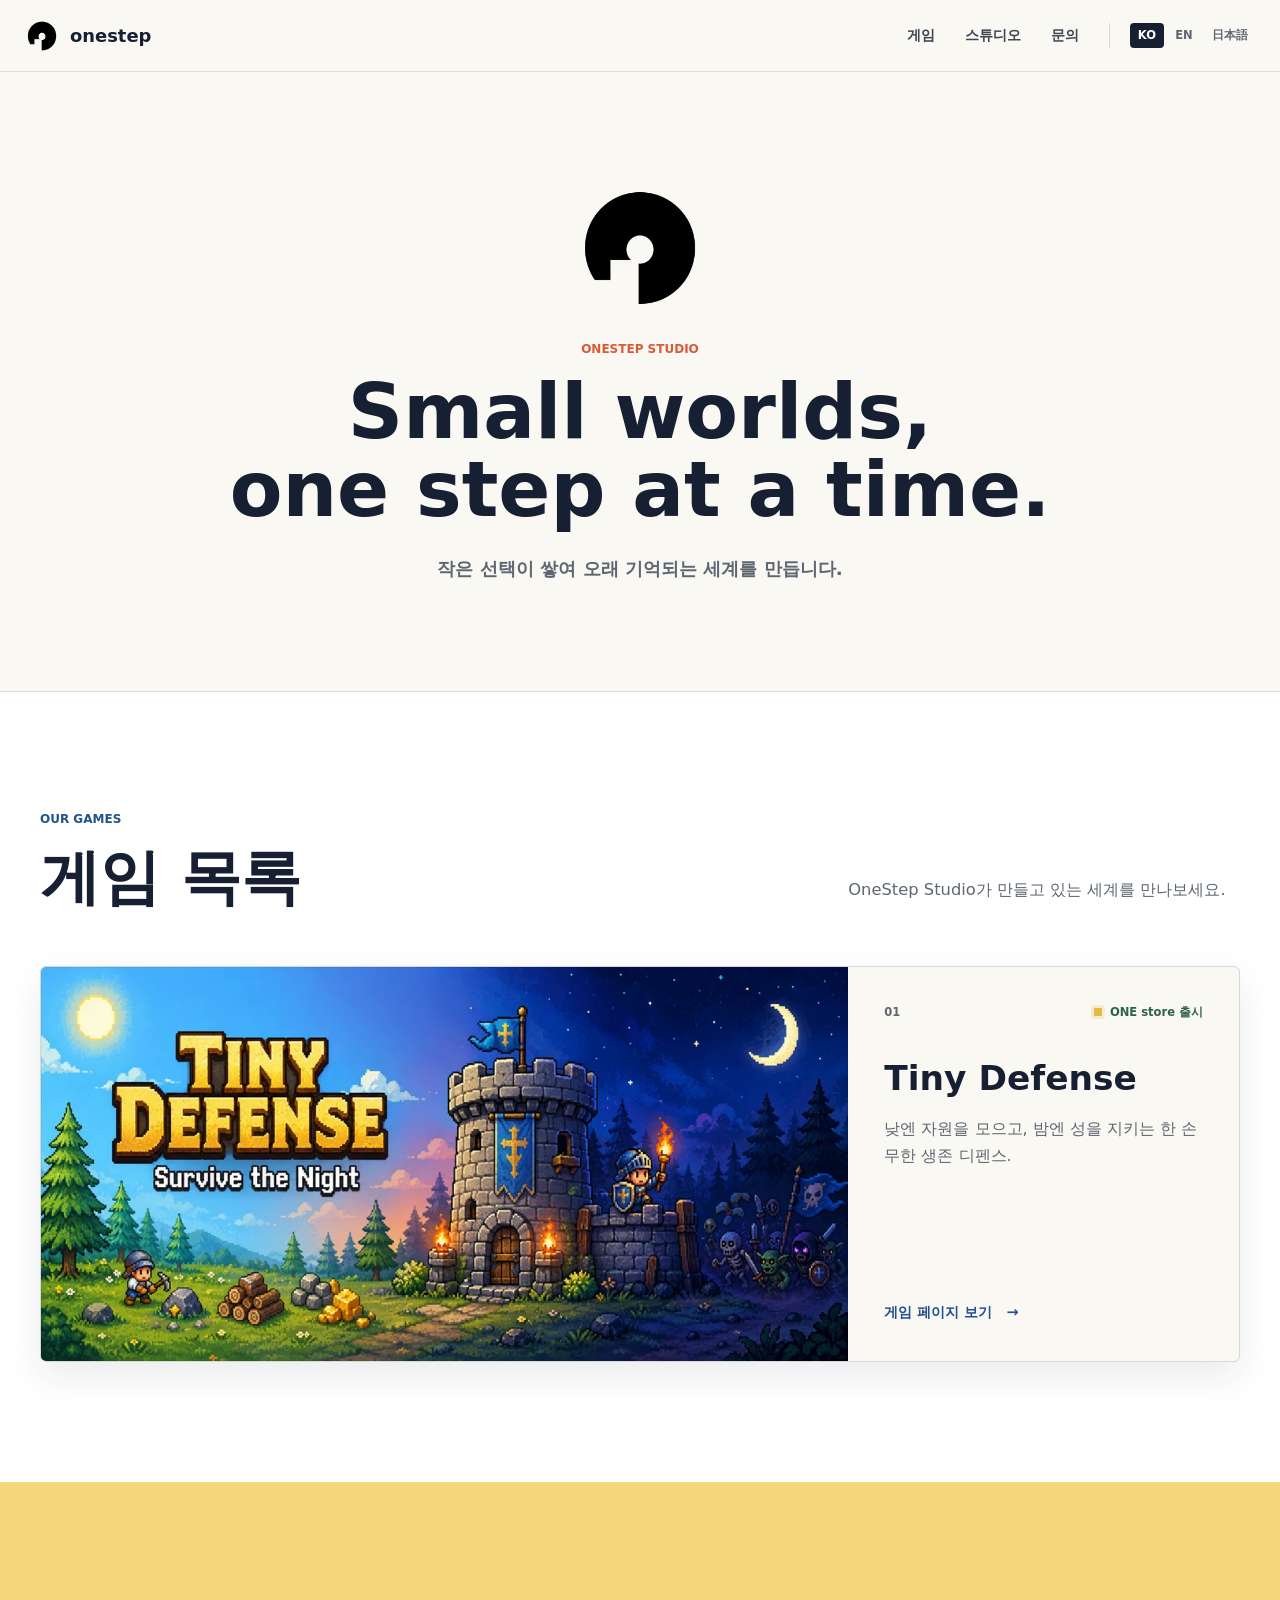
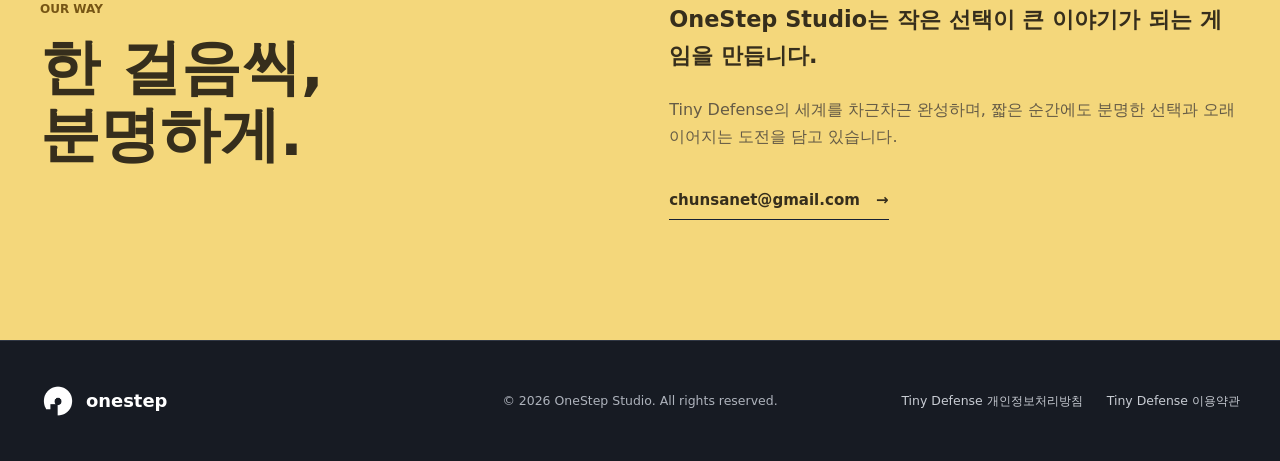
==== commit 442579ca: "chore: rename site brand to OneStep Studio" ====
--- a/index.html
+++ b/index.html
@@ -3,32 +3,32 @@
 <head>
   <meta charset="utf-8">
   <meta name="viewport" content="width=device-width, initial-scale=1">
-  <meta name="description" content="작은 세계를 한 걸음씩 만들어가는 게임 스튜디오, OneStep Games의 공식 홈페이지입니다.">
+  <meta name="description" content="작은 세계를 한 걸음씩 만들어가는 게임 스튜디오, OneStep Studio의 공식 홈페이지입니다.">
   <meta name="theme-color" content="#f9f8f3">
   <meta name="color-scheme" content="light">
-  <link rel="canonical" href="https://onestep-games.github.io/">
-  <link rel="alternate" hreflang="ko" href="https://onestep-games.github.io/">
-  <link rel="alternate" hreflang="en" href="https://onestep-games.github.io/en/">
-  <link rel="alternate" hreflang="ja" href="https://onestep-games.github.io/ja/">
-  <link rel="alternate" hreflang="x-default" href="https://onestep-games.github.io/">
+  <link rel="canonical" href="https://onestep-studio.github.io/">
+  <link rel="alternate" hreflang="ko" href="https://onestep-studio.github.io/">
+  <link rel="alternate" hreflang="en" href="https://onestep-studio.github.io/en/">
+  <link rel="alternate" hreflang="ja" href="https://onestep-studio.github.io/ja/">
+  <link rel="alternate" hreflang="x-default" href="https://onestep-studio.github.io/">
 
   <meta property="og:type" content="website">
   <meta property="og:locale" content="ko_KR">
-  <meta property="og:site_name" content="OneStep Games">
-  <meta property="og:title" content="OneStep Games">
-  <meta property="og:description" content="Small worlds, one step at a time. OneStep Games의 게임을 만나보세요.">
-  <meta property="og:url" content="https://onestep-games.github.io/">
-  <meta property="og:image" content="https://onestep-games.github.io/assets/onestep-logo.png">
+  <meta property="og:site_name" content="OneStep Studio">
+  <meta property="og:title" content="OneStep Studio">
+  <meta property="og:description" content="Small worlds, one step at a time. OneStep Studio의 게임을 만나보세요.">
+  <meta property="og:url" content="https://onestep-studio.github.io/">
+  <meta property="og:image" content="https://onestep-studio.github.io/assets/onestep-logo.png">
   <meta property="og:image:width" content="1176">
   <meta property="og:image:height" content="1176">
-  <meta property="og:image:alt" content="OneStep Games 로고">
+  <meta property="og:image:alt" content="OneStep Studio 로고">
 
   <meta name="twitter:card" content="summary">
-  <meta name="twitter:title" content="OneStep Games">
+  <meta name="twitter:title" content="OneStep Studio">
   <meta name="twitter:description" content="Small worlds, one step at a time.">
-  <meta name="twitter:image" content="https://onestep-games.github.io/assets/onestep-logo.png">
+  <meta name="twitter:image" content="https://onestep-studio.github.io/assets/onestep-logo.png">
 
-  <title>OneStep Games | 공식 홈페이지</title>
+  <title>OneStep Studio | 공식 홈페이지</title>
   <link rel="icon" href="/assets/onestep-favicon.png" type="image/png">
   <link rel="apple-touch-icon" href="/assets/onestep-touch-icon.png">
   <link rel="preload" as="image" href="/assets/onestep-logo.webp" type="image/webp">
@@ -40,30 +40,30 @@
       "@graph": [
         {
           "@type": "Organization",
-          "@id": "https://onestep-games.github.io/#organization",
-          "name": "OneStep Games",
-          "url": "https://onestep-games.github.io/",
-          "logo": "https://onestep-games.github.io/assets/onestep-logo.png",
+          "@id": "https://onestep-studio.github.io/#organization",
+          "name": "OneStep Studio",
+          "url": "https://onestep-studio.github.io/",
+          "logo": "https://onestep-studio.github.io/assets/onestep-logo.png",
           "email": "chunsanet@gmail.com"
         },
         {
           "@type": "WebSite",
-          "name": "OneStep Games",
-          "url": "https://onestep-games.github.io/",
+          "name": "OneStep Studio",
+          "url": "https://onestep-studio.github.io/",
           "inLanguage": "ko",
           "publisher": {
-            "@id": "https://onestep-games.github.io/#organization"
+            "@id": "https://onestep-studio.github.io/#organization"
           }
         },
         {
           "@type": "ItemList",
-          "name": "OneStep Games 게임 목록",
+          "name": "OneStep Studio 게임 목록",
           "numberOfItems": 1,
           "itemListElement": [
             {
               "@type": "ListItem",
               "position": 1,
-              "url": "https://onestep-games.github.io/games/tiny-defense/",
+              "url": "https://onestep-studio.github.io/games/tiny-defense/",
               "name": "Tiny Defense"
             }
           ]
@@ -77,7 +77,7 @@
 
   <header class="site-header" data-header>
     <div class="header-inner">
-      <a class="wordmark" href="#top" aria-label="OneStep Games 홈">
+      <a class="wordmark" href="#top" aria-label="OneStep Studio 홈">
         <img class="wordmark-logo" src="/assets/onestep-logo.webp" alt="" width="512" height="512">
         <span>onestep</span>
       </a>
@@ -105,7 +105,7 @@
     <section class="studio-intro" id="top" aria-labelledby="studio-home-title">
       <div class="container studio-intro-inner reveal">
         <img class="studio-logo" src="/assets/onestep-logo.webp" alt="" width="512" height="512" fetchpriority="high">
-        <p class="eyebrow">ONESTEP GAMES</p>
+        <p class="eyebrow">ONESTEP STUDIO</p>
         <h1 id="studio-home-title">Small worlds,<br>one step at a time.</h1>
         <p>작은 선택이 쌓여 오래 기억되는 세계를 만듭니다.</p>
       </div>
@@ -118,7 +118,7 @@
             <p class="eyebrow">OUR GAMES</p>
             <h2 id="games-title">게임 목록</h2>
           </div>
-          <p>OneStep이 만들고 있는 세계를 만나보세요.</p>
+          <p>OneStep Studio가 만들고 있는 세계를 만나보세요.</p>
         </div>
 
         <div class="game-grid">
@@ -150,7 +150,7 @@
           <h2 id="studio-summary-title">한 걸음씩,<br>분명하게.</h2>
         </div>
         <div class="studio-summary-copy reveal">
-          <p class="lead">OneStep은 작은 선택이 큰 이야기가 되는 게임을 만듭니다.</p>
+          <p class="lead">OneStep Studio는 작은 선택이 큰 이야기가 되는 게임을 만듭니다.</p>
           <p>Tiny Defense의 세계를 차근차근 완성하며, 짧은 순간에도 분명한 선택과 오래 이어지는 도전을 담고 있습니다.</p>
           <a class="text-link" href="mailto:chunsanet@gmail.com">
             chunsanet@gmail.com
@@ -167,7 +167,7 @@
         <img class="wordmark-logo" src="/assets/onestep-logo.webp" alt="" width="512" height="512" loading="lazy">
         <span>onestep</span>
       </a>
-      <p>&copy; <span data-year>2026</span> OneStep. All rights reserved.</p>
+      <p>&copy; <span data-year>2026</span> OneStep Studio. All rights reserved.</p>
       <nav aria-label="법적 고지">
         <a href="https://notedays.github.io/tinydefense-legal/privacy-policy.html">Tiny Defense 개인정보처리방침</a>
         <a href="https://notedays.github.io/tinydefense-legal/terms-of-service.html">Tiny Defense 이용약관</a>
--- a/styles.css
+++ b/styles.css
@@ -601,6 +601,146 @@
   font-weight: 800;
 }
 
+.axe-challenge {
+  position: relative;
+  display: grid;
+  grid-template-columns: minmax(260px, 0.72fr) minmax(440px, 1.28fr);
+  gap: clamp(48px, 7vw, 100px);
+  align-items: center;
+  overflow: hidden;
+  margin-top: 112px;
+  padding: clamp(38px, 5vw, 70px);
+  border: 1px solid rgba(229, 184, 62, 0.28);
+  border-radius: 14px;
+  background:
+    radial-gradient(circle at 12% 8%, rgba(36, 81, 143, 0.56), transparent 36%),
+    radial-gradient(circle at 92% 92%, rgba(47, 98, 77, 0.35), transparent 34%),
+    var(--night);
+  color: #f8f5eb;
+  box-shadow: 0 40px 90px -54px rgba(17, 26, 48, 0.88);
+}
+
+.axe-challenge::before {
+  position: absolute;
+  inset: 12px;
+  border: 1px solid rgba(244, 215, 123, 0.12);
+  border-radius: 8px;
+  content: "";
+  pointer-events: none;
+}
+
+.axe-challenge-copy {
+  position: relative;
+  z-index: 1;
+}
+
+.axe-challenge .eyebrow {
+  color: var(--gold);
+}
+
+.axe-challenge h3 {
+  margin-bottom: 25px;
+  font-size: clamp(2rem, 3.2vw, 3.2rem);
+  line-height: 1.16;
+}
+
+.axe-challenge-copy > p:not(.eyebrow) {
+  margin-bottom: 34px;
+  color: rgba(244, 246, 251, 0.72);
+  font-size: 1rem;
+}
+
+.axe-challenge-copy ul {
+  margin: 0;
+  padding: 0;
+  list-style: none;
+}
+
+.axe-challenge-copy li {
+  position: relative;
+  padding: 13px 0 13px 22px;
+  border-top: 1px solid rgba(255, 255, 255, 0.14);
+  color: rgba(255, 255, 255, 0.87);
+  font-size: 0.85rem;
+  font-weight: 750;
+}
+
+.axe-challenge-copy li:last-child {
+  border-bottom: 1px solid rgba(255, 255, 255, 0.14);
+}
+
+.axe-challenge-copy li::before {
+  position: absolute;
+  top: 20px;
+  left: 3px;
+  width: 7px;
+  height: 7px;
+  border-radius: 50%;
+  background: var(--gold);
+  box-shadow: 0 0 12px rgba(229, 184, 62, 0.52);
+  content: "";
+}
+
+.axe-game-embed {
+  position: relative;
+  z-index: 1;
+  container-type: inline-size;
+  width: 100%;
+  max-width: 540px;
+  justify-self: end;
+  overflow: hidden;
+  border: 1px solid rgba(255, 255, 255, 0.18);
+  border-radius: 18px;
+  background: linear-gradient(180deg, #d8eef3, #f9f6ec);
+  box-shadow:
+    0 28px 70px -30px rgba(0, 0, 0, 0.86),
+    0 0 0 6px rgba(255, 255, 255, 0.045);
+}
+
+.axe-frame-bar {
+  display: flex;
+  height: 42px;
+  align-items: center;
+  gap: 7px;
+  padding: 0 15px;
+  border-bottom: 1px solid rgba(23, 32, 51, 0.12);
+  background: rgba(249, 248, 243, 0.92);
+  color: var(--ink);
+}
+
+.axe-frame-bar > span {
+  width: 7px;
+  height: 7px;
+  border-radius: 50%;
+  background: rgba(23, 32, 51, 0.2);
+}
+
+.axe-frame-bar > span:first-child {
+  background: var(--gold);
+}
+
+.axe-frame-bar strong {
+  margin-left: auto;
+  color: rgba(23, 32, 51, 0.52);
+  font-size: 0.61rem;
+  font-weight: 900;
+  letter-spacing: 0.12em;
+}
+
+.axe-game-frame {
+  display: block;
+  width: 100%;
+  height: 830px;
+  border: 0;
+  background: linear-gradient(180deg, #c7e7f1, #f9f6ec);
+}
+
+@supports (height: 1cqw) {
+  .axe-game-frame {
+    height: min(830px, calc(133.333cqw + 145px));
+  }
+}
+
 .cycle {
   background: var(--white);
 }
@@ -1236,6 +1376,19 @@
     padding-top: 0;
   }
 
+  .axe-challenge {
+    grid-template-columns: 1fr;
+    gap: 52px;
+  }
+
+  .axe-challenge-copy {
+    max-width: 620px;
+  }
+
+  .axe-game-embed {
+    justify-self: center;
+  }
+
   .feature-header {
     gap: 28px;
   }
@@ -1443,6 +1596,16 @@
     font-size: 0.98rem;
   }
 
+  .axe-challenge {
+    gap: 38px;
+    margin-top: 72px;
+    padding: 34px 28px;
+  }
+
+  .axe-challenge h3 {
+    font-size: 2.25rem;
+  }
+
   .game-facts {
     grid-template-columns: 1fr;
   }
@@ -1595,6 +1758,30 @@
     width: 40px;
     height: 40px;
   }
+
+  .axe-challenge {
+    width: calc(100% - 24px);
+    padding: 27px 16px 18px;
+    border-radius: 12px;
+  }
+
+  .axe-challenge::before {
+    inset: 7px;
+  }
+
+  .axe-challenge h3 {
+    font-size: 1.9rem;
+  }
+
+  .axe-challenge-copy > p:not(.eyebrow) {
+    margin-bottom: 27px;
+    font-size: 0.9rem;
+  }
+
+  .axe-game-embed {
+    border-radius: 13px;
+  }
+
 }
 
 @media (prefers-reduced-motion: reduce) {
